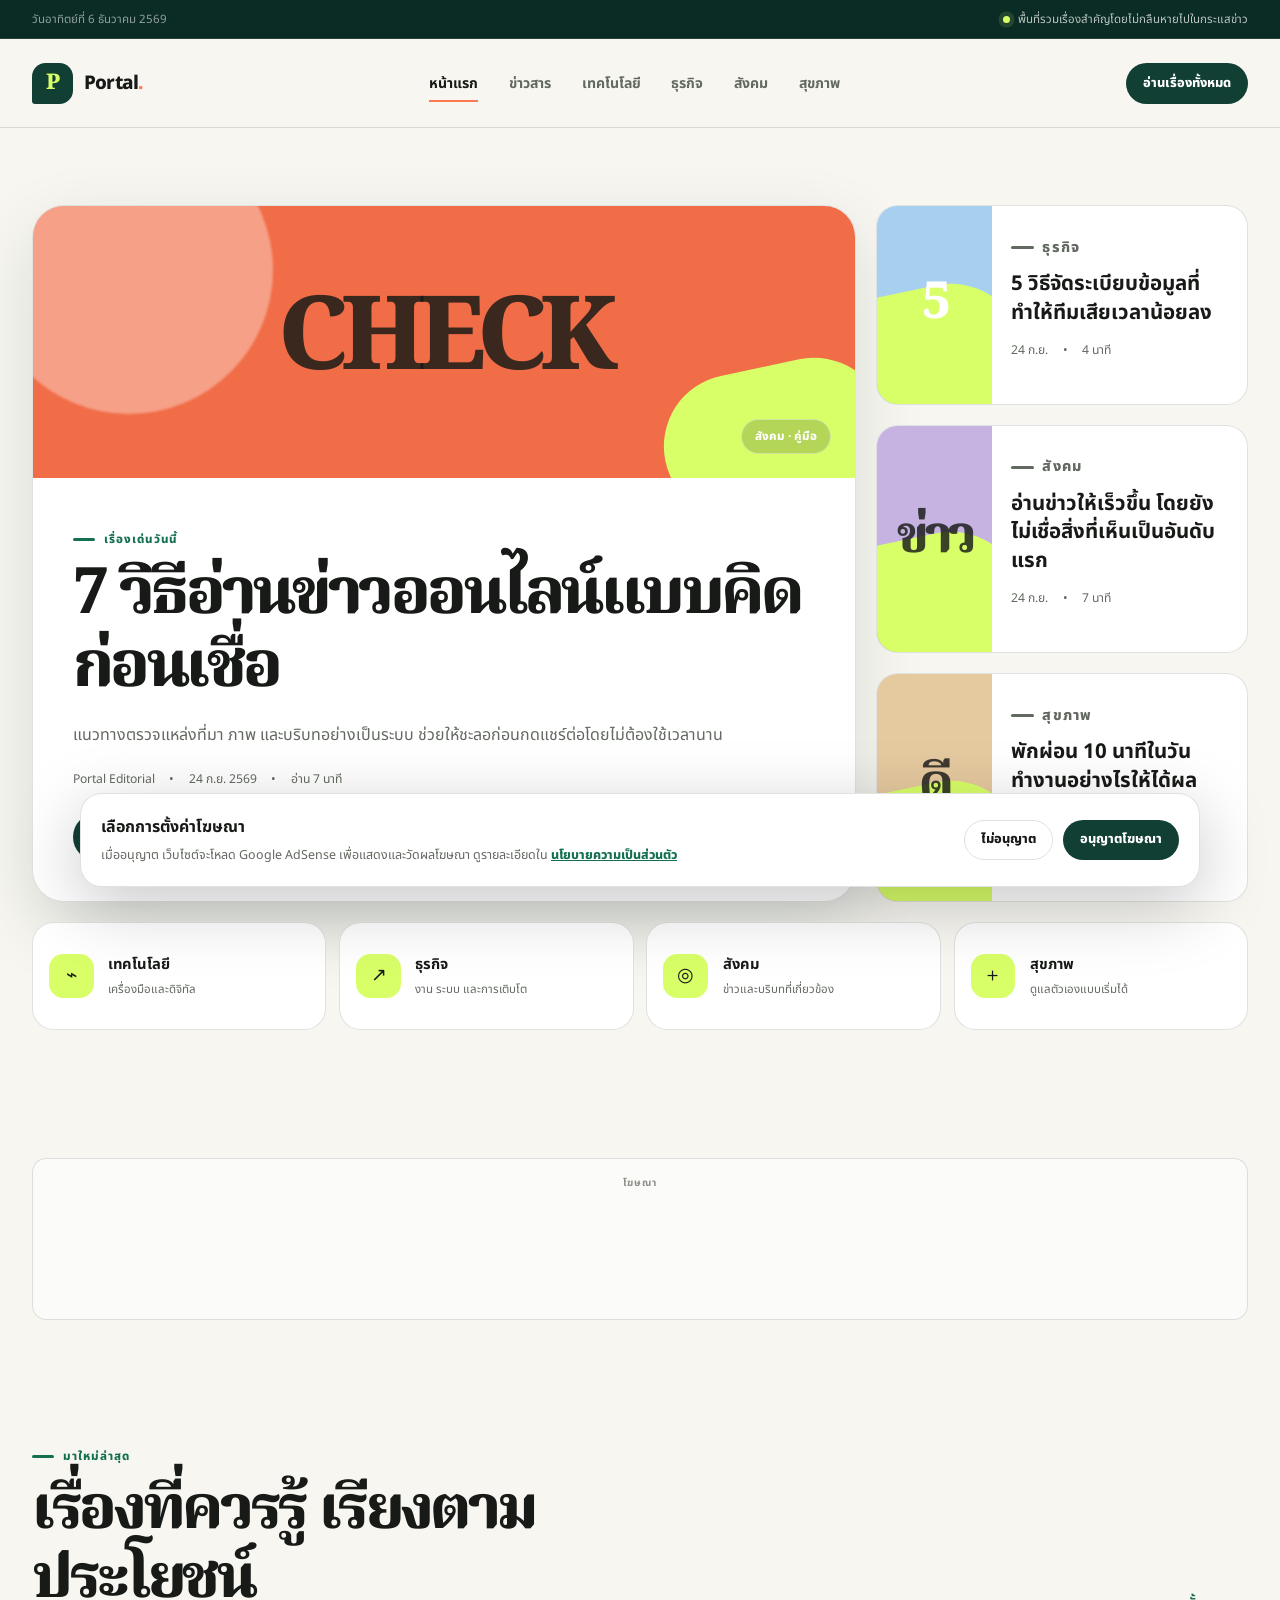
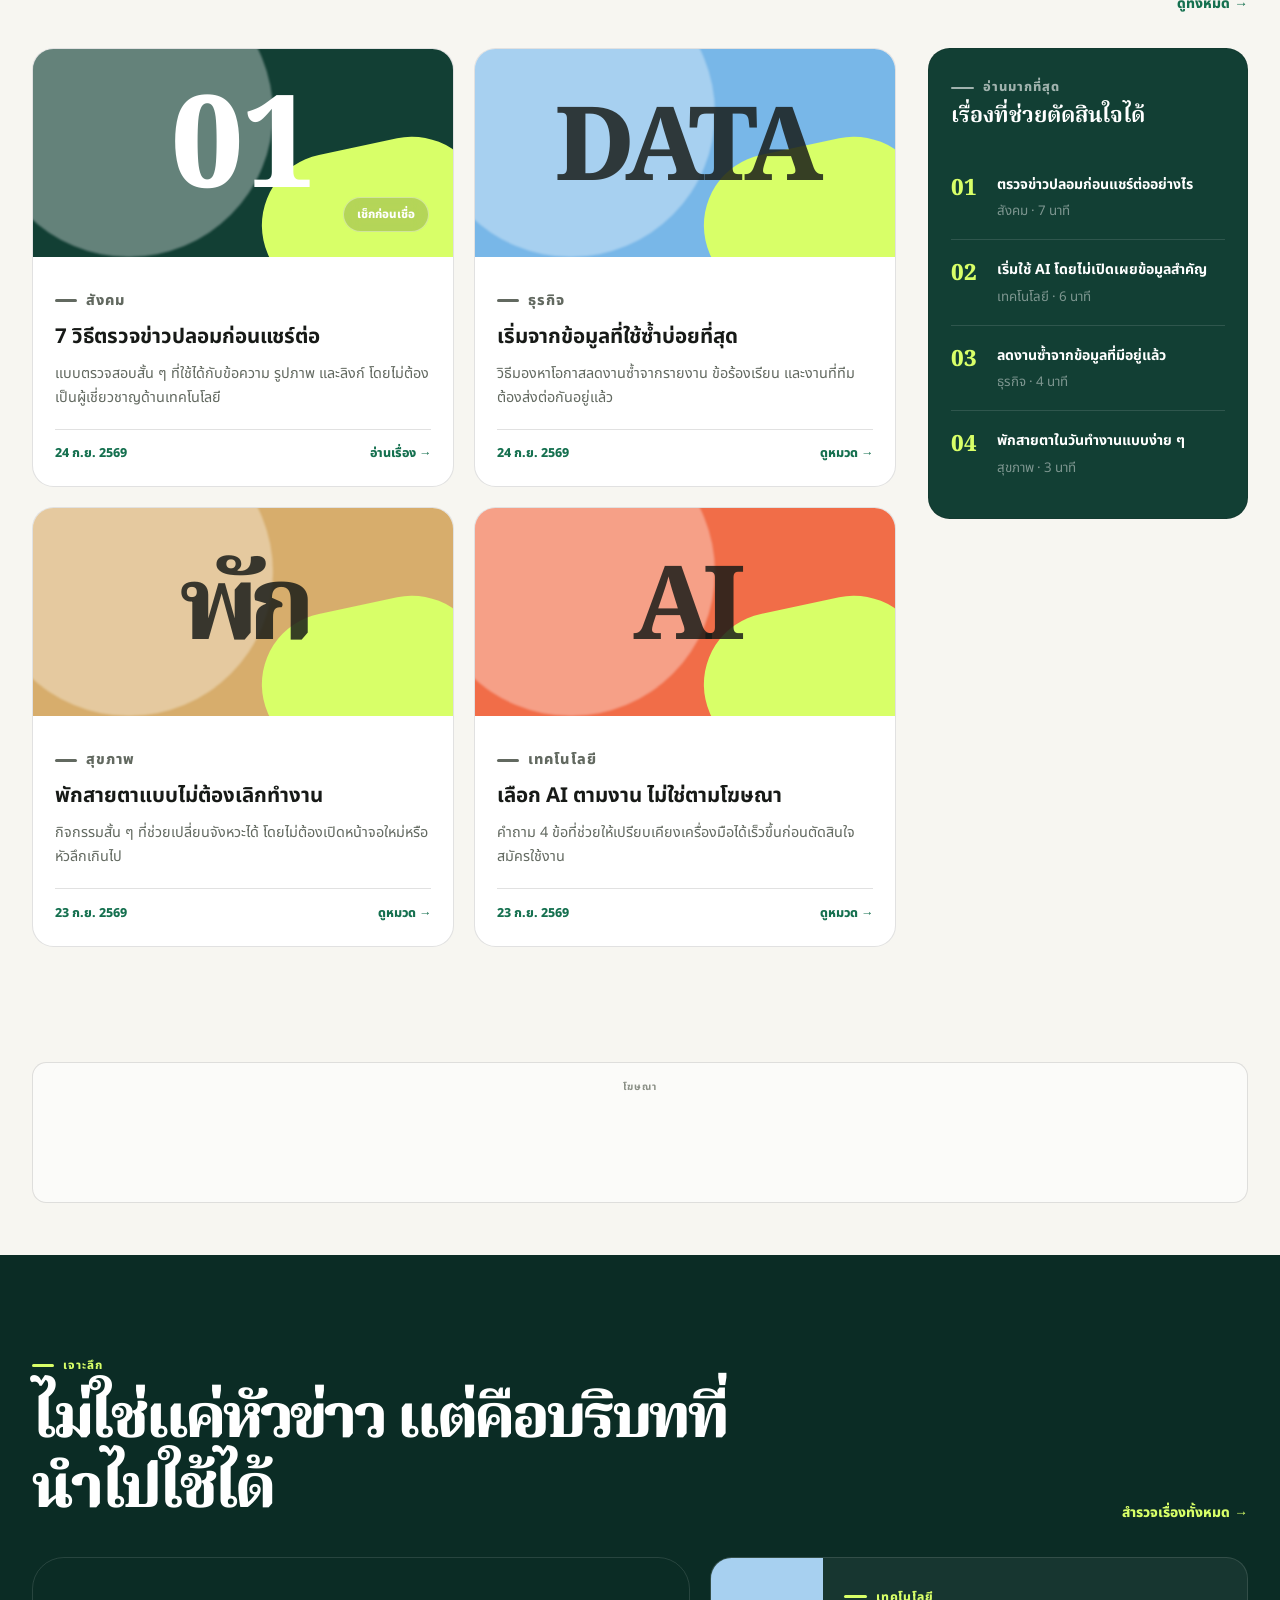
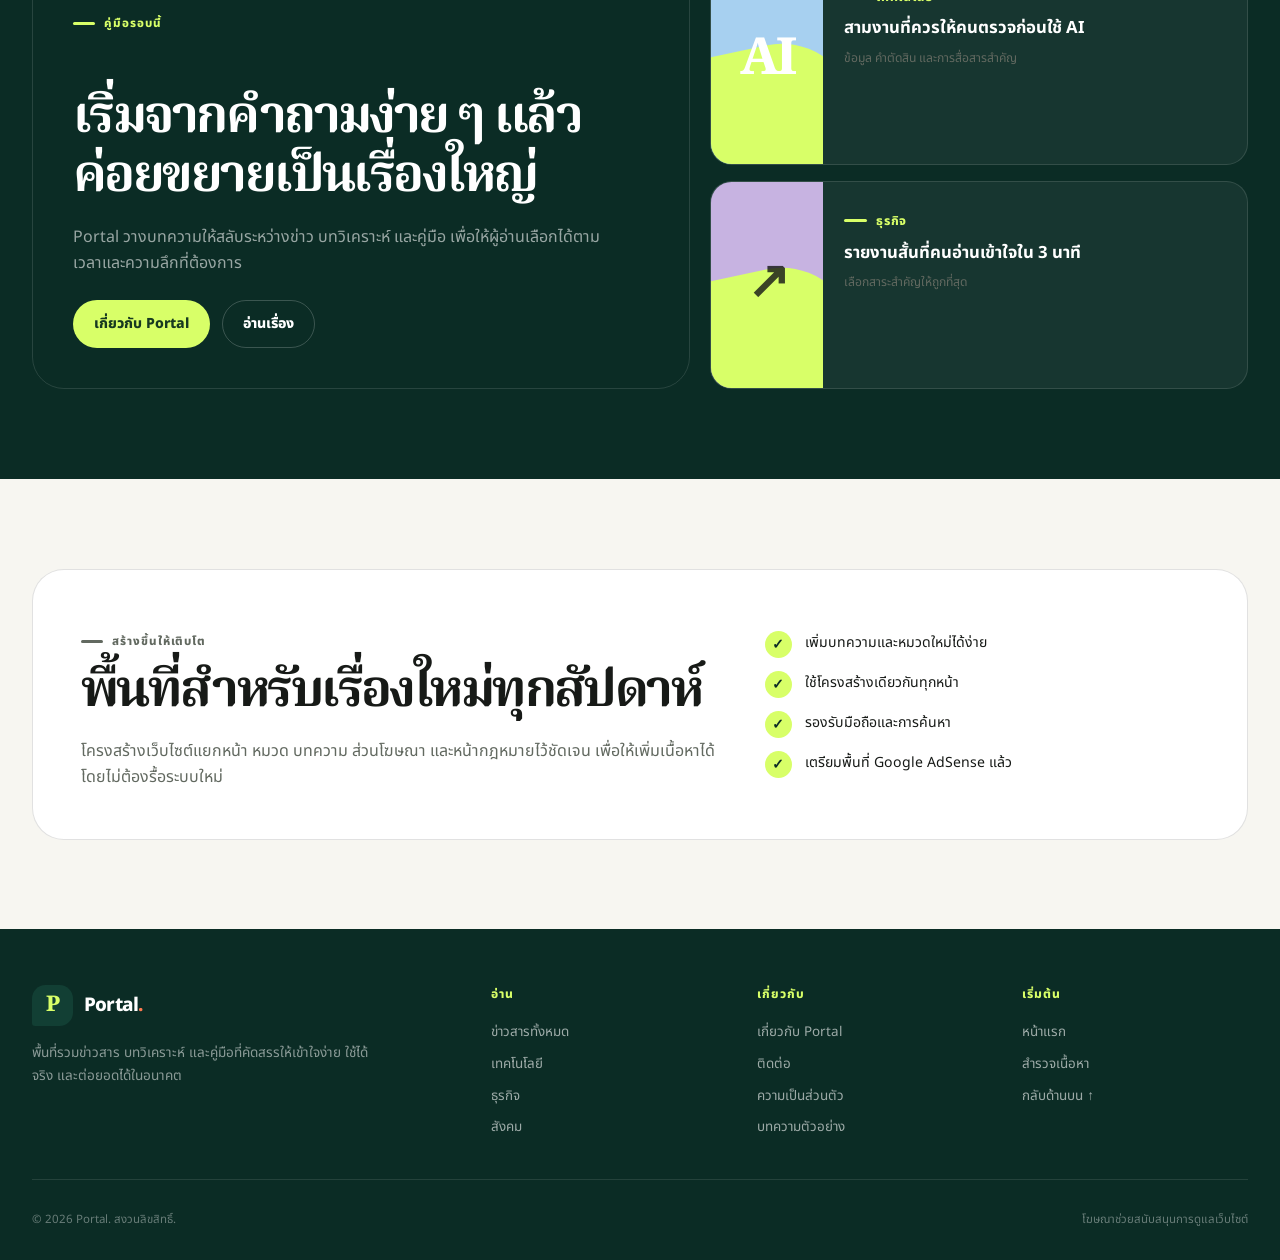
==== index.html @ bc7ebdf3 "dev" ====
<!doctype html>
<html lang="th">
  <head>
    <meta charset="UTF-8" />
    <meta name="viewport" content="width=device-width, initial-scale=1.0" />
    <meta name="theme-color" content="#123f34" />
    <meta name="description" content="Portal รวมข่าวสาร บทวิเคราะห์ และคู่มือที่คัดสรรเพื่อให้อ่านเร็ว เข้าใจง่าย และนำไปใช้ได้จริง" />
    <meta name="robots" content="index,follow" />
    <link rel="canonical" href="https://brief.fintechxhub.com/" />
    <meta property="og:url" content="https://brief.fintechxhub.com/" />
    <meta property="og:locale" content="th_TH" />
    <meta property="og:type" content="website" />
    <meta property="og:title" content="Portal — ข่าวสารและเรื่องราวที่คัดสรร" />
    <meta property="og:description" content="พื้นที่รวมเนื้อหาดีๆ ในหลายหมวด พร้อมโครงสร้างที่เพิ่มเรื่องใหม่ได้ในอนาคต" />
    <meta name="author" content="Portal Editorial" />
    <script type="application/ld+json">
      {
        "@context": "https://schema.org",
        "@graph": [
          {
            "@type": "WebSite",
            "name": "Portal",
            "inLanguage": "th-TH",
            "description": "ข่าวสาร บทวิเคราะห์ และคู่มือที่คัดสรร"
          },
          {
            "@type": "Organization",
            "name": "Portal Editorial"
          }
        ]
      }
    </script>
    <title>Portal — ข่าวสารและเรื่องราวที่คัดสรร</title>
    <link rel="preconnect" href="https://fonts.googleapis.com" />
    <link rel="preconnect" href="https://fonts.gstatic.com" crossorigin />
    <link href="https://fonts.googleapis.com/css2?family=Noto+Sans+Thai:wght@400;500;600;700;800&amp;family=Noto+Serif+Thai:wght@600;700;800&amp;display=swap" rel="stylesheet" />
    <link rel="stylesheet" href="assets/css/site.css" />
    <script src="assets/js/site.js" defer></script>
  </head>
  <body>
    <a class="skip-link" href="#main-content">ข้ามไปยังเนื้อหา</a>
    <div class="topline">
      <div class="container topline-inner">
        <span class="topline-date" data-current-date></span>
        <span class="topline-message"><span class="live-dot" aria-hidden="true"></span>พื้นที่รวมเรื่องสำคัญโดยไม่กลืนหายไปในกระแสข่าว</span>
      </div>
    </div>
    <header class="site-header">
      <div class="container header-main">
        <a class="brand" href="index.html" aria-label="Portal หน้าแรก">
          <span class="brand-mark" aria-hidden="true">P</span>
          <span>Portal<span class="brand-dot">.</span></span>
        </a>
        <nav class="main-nav" aria-label="เมนูหลัก">
          <a href="index.html" aria-current="page">หน้าแรก</a>
          <a href="news.html">ข่าวสาร</a>
          <a href="news.html?category=เทคโนโลยี">เทคโนโลยี</a>
          <a href="news.html?category=ธุรกิจ">ธุรกิจ</a>
          <a href="news.html?category=สังคม">สังคม</a>
          <a href="news.html?category=สุขภาพ">สุขภาพ</a>
        </nav>
        <div class="header-actions">
          <a class="button button-small" href="news.html">อ่านเรื่องทั้งหมด</a>
          <button class="menu-button" type="button" data-menu-button aria-expanded="false" aria-controls="mobile-navigation" aria-label="เปิดเมนู">
            <svg aria-hidden="true" viewBox="0 0 24 24" width="20" height="20" fill="none" stroke="currentColor" stroke-width="2"><path d="M4 7h16M4 12h16M4 17h16" /></svg>
          </button>
        </div>
      </div>
      <nav class="mobile-nav" id="mobile-navigation" data-mobile-nav aria-label="เมนูบนมือถือ">
        <a href="index.html">หน้าแรก <span>01</span></a>
        <a href="news.html">ข่าวสาร <span>02</span></a>
        <a href="news.html?category=เทคโนโลยี">เทคโนโลยี <span>03</span></a>
        <a href="news.html?category=ธุรกิจ">ธุรกิจ <span>04</span></a>
        <a href="news.html?category=สังคม">สังคม <span>05</span></a>
        <a href="news.html?category=สุขภาพ">สุขภาพ <span>06</span></a>
      </nav>
    </header>

    <main id="main-content">
      <section class="hero">
        <div class="container">
          <div class="hero-grid">
            <article class="hero-primary">
              <a class="story-visual visual-coral visual-pattern" href="article.html" aria-label="อ่านคู่มือตรวจข่าวออนไลน์">
                <span class="visual-word">CHECK</span>
                <span class="visual-label">สังคม · คู่มือ</span>
              </a>
              <div class="story-content">
                <p class="eyebrow">เรื่องเด่นวันนี้</p>
                <h1><a href="article.html">7 วิธีอ่านข่าวออนไลน์แบบคิดก่อนเชื่อ</a></h1>
                <p class="story-summary">แนวทางตรวจแหล่งที่มา ภาพ และบริบทอย่างเป็นระบบ ช่วยให้ชะลอก่อนกดแชร์ต่อโดยไม่ต้องใช้เวลานาน</p>
                <div class="story-meta"><span>Portal Editorial</span><span>•</span><time datetime="2026-09-24">24 ก.ย. 2569</time><span>•</span><span>อ่าน 7 นาที</span></div>
                <div class="story-actions">
                  <a class="button" href="article.html">อ่านเรื่องนี้ <span aria-hidden="true">→</span></a>
                  <a class="button button-outline" href="news.html?category=สังคม">ดูหมวดสังคม</a>
                </div>
              </div>
            </article>

            <aside class="side-stories" aria-label="เรื่องเด่นเพิ่มเติม">
              <article class="side-story">
                <a class="card-visual visual-sky visual-pattern" href="news.html?category=ธุรกิจ" aria-label="ข้อมูลธุรกิจล่าสุด"><span class="visual-symbol visual-symbol-light">5</span></a>
                <div class="card-body">
                  <p class="eyebrow">ธุรกิจ</p>
                  <h3><a href="news.html?category=ธุรกิจ">5 วิธีจัดระเบียบข้อมูลที่ทำให้ทีมเสียเวลาน้อยลง</a></h3>
                  <div class="card-meta"><time datetime="2026-09-24">24 ก.ย.</time><span>•</span><span>4 นาที</span></div>
                </div>
              </article>
              <article class="side-story">
                <a class="card-visual visual-lilac visual-pattern" href="article.html" aria-label="อ่านข่าวสารอย่างรู้เท่าทัน"><span class="visual-symbol">ข่าว</span></a>
                <div class="card-body">
                  <p class="eyebrow">สังคม</p>
                  <h3><a href="article.html">อ่านข่าวให้เร็วขึ้น โดยยังไม่เชื่อสิ่งที่เห็นเป็นอันดับแรก</a></h3>
                  <div class="card-meta"><time datetime="2026-09-24">24 ก.ย.</time><span>•</span><span>7 นาที</span></div>
                </div>
              </article>
              <article class="side-story">
                <a class="card-visual visual-sand visual-pattern" href="news.html?category=สุขภาพ" aria-label="คู่มือสุขภาพล่าสุด"><span class="visual-symbol">ดี</span></a>
                <div class="card-body">
                  <p class="eyebrow">สุขภาพ</p>
                  <h3><a href="news.html?category=สุขภาพ">พักผ่อน 10 นาทีในวันทำงานอย่างไรให้ได้ผลจริง</a></h3>
                  <div class="card-meta"><time datetime="2026-09-23">23 ก.ย.</time><span>•</span><span>3 นาที</span></div>
                </div>
              </article>
            </aside>
          </div>

          <nav class="topic-strip" aria-label="หมวดเนื้อหาแนะนำ">
            <a class="topic-card" href="news.html?category=เทคโนโลยี"><span class="topic-icon" aria-hidden="true">⌁</span><span><strong>เทคโนโลยี</strong><small>เครื่องมือและดิจิทัล</small></span></a>
            <a class="topic-card" href="news.html?category=ธุรกิจ"><span class="topic-icon" aria-hidden="true">↗</span><span><strong>ธุรกิจ</strong><small>งาน ระบบ และการเติบโต</small></span></a>
            <a class="topic-card" href="news.html?category=สังคม"><span class="topic-icon" aria-hidden="true">◎</span><span><strong>สังคม</strong><small>ข่าวและบริบทที่เกี่ยวข้อง</small></span></a>
            <a class="topic-card" href="news.html?category=สุขภาพ"><span class="topic-icon" aria-hidden="true">＋</span><span><strong>สุขภาพ</strong><small>ดูแลตัวเองแบบเริ่มได้</small></span></a>
          </nav>
        </div>
      </section>

      <aside class="container advertisement" aria-label="โฆษณา">
        <p class="ad-label">โฆษณา</p>
        <div class="ad-desktop ad-wide"><ins class="adsbygoogle" style="display:inline-block;width:1200px;height:90px" data-ad-client="ca-pub-3203802670121740" data-ad-slot="6303144309"></ins></div>
        <div class="ad-mobile"><ins class="adsbygoogle" style="display:block" data-ad-format="fluid" data-ad-layout-key="-ef+6k-30-ac+ty" data-ad-client="ca-pub-3203802670121740" data-ad-slot="7740847159"></ins></div>
      </aside>

      <section class="section section-compact">
        <div class="container">
          <div class="section-head">
            <div class="section-head-copy">
              <p class="eyebrow">มาใหม่ล่าสุด</p>
              <h2 class="section-title">เรื่องที่ควรรู้ เรียงตามประโยชน์</h2>
            </div>
            <a class="section-link" href="news.html">ดูทั้งหมด →</a>
          </div>
          <div class="latest-layout">
            <div class="story-grid">
              <article class="story-card">
                <a class="card-visual visual-brand visual-pattern" href="article.html"><span class="visual-number">01</span><span class="visual-label">เช็กก่อนเชื่อ</span></a>
                <div class="card-body">
                  <p class="eyebrow">สังคม</p>
                  <h3><a href="article.html">7 วิธีตรวจข่าวปลอมก่อนแชร์ต่อ</a></h3>
                  <p>แบบตรวจสอบสั้น ๆ ที่ใช้ได้กับข้อความ รูปภาพ และลิงก์ โดยไม่ต้องเป็นผู้เชี่ยวชาญด้านเทคโนโลยี</p>
                  <div class="card-footer"><span>24 ก.ย. 2569</span><a href="article.html">อ่านเรื่อง →</a></div>
                </div>
              </article>
              <article class="story-card">
                <a class="card-visual visual-sky visual-pattern" href="news.html?category=ธุรกิจ"><span class="visual-word">DATA</span></a>
                <div class="card-body">
                  <p class="eyebrow">ธุรกิจ</p>
                  <h3><a href="news.html?category=ธุรกิจ">เริ่มจากข้อมูลที่ใช้ซ้ำบ่อยที่สุด</a></h3>
                  <p>วิธีมองหาโอกาสลดงานซ้ำจากรายงาน ข้อร้องเรียน และงานที่ทีมต้องส่งต่อกันอยู่แล้ว</p>
                  <div class="card-footer"><span>24 ก.ย. 2569</span><a href="news.html?category=ธุรกิจ">ดูหมวด →</a></div>
                </div>
              </article>
              <article class="story-card">
                <a class="card-visual visual-sand visual-pattern" href="news.html?category=สุขภาพ"><span class="visual-word">พัก</span></a>
                <div class="card-body">
                  <p class="eyebrow">สุขภาพ</p>
                  <h3><a href="news.html?category=สุขภาพ">พักสายตาแบบไม่ต้องเลิกทำงาน</a></h3>
                  <p>กิจกรรมสั้น ๆ ที่ช่วยเปลี่ยนจังหวะได้ โดยไม่ต้องเปิดหน้าจอใหม่หรือหัวลึกเกินไป</p>
                  <div class="card-footer"><span>23 ก.ย. 2569</span><a href="news.html?category=สุขภาพ">ดูหมวด →</a></div>
                </div>
              </article>
              <article class="story-card">
                <a class="card-visual visual-coral visual-pattern" href="news.html?category=เทคโนโลยี"><span class="visual-word">AI</span></a>
                <div class="card-body">
                  <p class="eyebrow">เทคโนโลยี</p>
                  <h3><a href="news.html?category=เทคโนโลยี">เลือก AI ตามงาน ไม่ใช่ตามโฆษณา</a></h3>
                  <p>คำถาม 4 ข้อที่ช่วยให้เปรียบเคียงเครื่องมือได้เร็วขึ้นก่อนตัดสินใจสมัครใช้งาน</p>
                  <div class="card-footer"><span>23 ก.ย. 2569</span><a href="news.html?category=เทคโนโลยี">ดูหมวด →</a></div>
                </div>
              </article>
            </div>

            <aside class="sidebar">
              <div class="sidebar-panel">
                <p class="eyebrow">อ่านมากที่สุด</p>
                <h2>เรื่องที่ช่วยตัดสินใจได้</h2>
                <ol class="ranking-list">
                  <li><a href="article.html"><span class="ranking-number">01</span><span><strong>ตรวจข่าวปลอมก่อนแชร์ต่ออย่างไร</strong><small>สังคม · 7 นาที</small></span></a></li>
                  <li><a href="news.html?category=เทคโนโลยี"><span class="ranking-number">02</span><span><strong>เริ่มใช้ AI โดยไม่เปิดเผยข้อมูลสำคัญ</strong><small>เทคโนโลยี · 6 นาที</small></span></a></li>
                  <li><a href="news.html?category=ธุรกิจ"><span class="ranking-number">03</span><span><strong>ลดงานซ้ำจากข้อมูลที่มีอยู่แล้ว</strong><small>ธุรกิจ · 4 นาที</small></span></a></li>
                  <li><a href="news.html?category=สุขภาพ"><span class="ranking-number">04</span><span><strong>พักสายตาในวันทำงานแบบง่าย ๆ</strong><small>สุขภาพ · 3 นาที</small></span></a></li>
                </ol>
              </div>
            </aside>
          </div>
        </div>
      </section>

      <aside class="container advertisement" aria-label="โฆษณา">
        <p class="ad-label">โฆษณา</p>
        <div class="ad-standard"><ins class="adsbygoogle" style="display:inline-block;width:600px;height:70px" data-ad-client="ca-pub-3203802670121740" data-ad-slot="4348689913"></ins></div>
      </aside>

      <section class="section section-dark">
        <div class="container">
          <div class="section-head">
            <div class="section-head-copy">
              <p class="eyebrow">เจาะลึก</p>
              <h2 class="section-title">ไม่ใช่แค่หัวข่าว แต่คือบริบทที่นำไปใช้ได้</h2>
            </div>
            <a class="section-link" href="news.html">สำรวจเรื่องทั้งหมด →</a>
          </div>
          <div class="dark-grid">
            <article class="dark-card">
              <p class="eyebrow">คู่มือรอบนี้</p>
              <h3>เริ่มจากคำถามง่าย ๆ แล้วค่อยขยายเป็นเรื่องใหญ่</h3>
              <p>Portal วางบทความให้สลับระหว่างข่าว บทวิเคราะห์ และคู่มือ เพื่อให้ผู้อ่านเลือกได้ตามเวลาและความลึกที่ต้องการ</p>
              <div class="story-actions"><a class="button button-light" href="about.html">เกี่ยวกับ Portal</a><a class="button button-outline" href="news.html" style="color:white;border-color:rgba(255,255,255,.2)">อ่านเรื่อง</a></div>
            </article>
            <div class="dark-card-secondary">
              <article class="mini-story">
                <a class="card-visual visual-sky visual-pattern" href="news.html?category=เทคโนโลยี"><span class="visual-symbol visual-symbol-light">AI</span></a>
                <div class="card-body"><p class="eyebrow">เทคโนโลยี</p><h4><a href="news.html?category=เทคโนโลยี">สามงานที่ควรให้คนตรวจก่อนใช้ AI</a></h4><p>ข้อมูล คำตัดสิน และการสื่อสารสำคัญ</p></div>
              </article>
              <article class="mini-story">
                <a class="card-visual visual-lilac visual-pattern" href="news.html?category=ธุรกิจ"><span class="visual-symbol">↗</span></a>
                <div class="card-body"><p class="eyebrow">ธุรกิจ</p><h4><a href="news.html?category=ธุรกิจ">รายงานสั้นที่คนอ่านเข้าใจใน 3 นาที</a></h4><p>เลือกสาระสำคัญให้ถูกที่สุด</p></div>
              </article>
            </div>
          </div>
        </div>
      </section>

      <section class="section">
        <div class="container">
          <div class="portal-panel">
            <div>
              <p class="eyebrow">สร้างขึ้นให้เติบโต</p>
              <h2>พื้นที่สำหรับเรื่องใหม่ทุกสัปดาห์</h2>
              <p>โครงสร้างเว็บไซต์แยกหน้า หมวด บทความ ส่วนโฆษณา และหน้ากฎหมายไว้ชัดเจน เพื่อให้เพิ่มเนื้อหาได้โดยไม่ต้องรื้อระบบใหม่</p>
            </div>
            <div class="portal-points">
              <div class="portal-point">เพิ่มบทความและหมวดใหม่ได้ง่าย</div>
              <div class="portal-point">ใช้โครงสร้างเดียวกันทุกหน้า</div>
              <div class="portal-point">รองรับมือถือและการค้นหา</div>
              <div class="portal-point">เตรียมพื้นที่ Google AdSense แล้ว</div>
            </div>
          </div>
        </div>
      </section>
    </main>

    <footer class="site-footer">
      <div class="container">
        <div class="footer-grid">
          <div class="footer-brand">
            <a class="brand" href="index.html"><span class="brand-mark" aria-hidden="true">P</span><span>Portal<span class="brand-dot">.</span></span></a>
            <p>พื้นที่รวมข่าวสาร บทวิเคราะห์ และคู่มือที่คัดสรรให้เข้าใจง่าย ใช้ได้จริง และต่อยอดได้ในอนาคต</p>
          </div>
          <div><p class="footer-title">อ่าน</p><div class="footer-links"><a href="news.html">ข่าวสารทั้งหมด</a><a href="news.html?category=เทคโนโลยี">เทคโนโลยี</a><a href="news.html?category=ธุรกิจ">ธุรกิจ</a><a href="news.html?category=สังคม">สังคม</a></div></div>
          <div><p class="footer-title">เกี่ยวกับ</p><div class="footer-links"><a href="about.html">เกี่ยวกับ Portal</a><a href="contact.html">ติดต่อ</a><a href="privacy.html">ความเป็นส่วนตัว</a><a href="article.html">บทความตัวอย่าง</a></div></div>
          <div><p class="footer-title">เริ่มต้น</p><div class="footer-links"><a href="index.html">หน้าแรก</a><a href="news.html">สำรวจเนื้อหา</a><a href="#main-content">กลับด้านบน ↑</a></div></div>
        </div>
        <div class="footer-bottom"><p>© <span data-current-year>2026</span> Portal. สงวนลิขสิทธิ์.</p><p>โฆษณาช่วยสนับสนุนการดูแลเว็บไซต์</p></div>
      </div>
    </footer>

    <div class="consent" data-consent-banner hidden role="dialog" aria-labelledby="portal-consent-title" aria-describedby="portal-consent-description">
      <div class="consent-inner">
        <div><h2 id="portal-consent-title">เลือกการตั้งค่าโฆษณา</h2><p id="portal-consent-description">เมื่ออนุญาต เว็บไซต์จะโหลด Google AdSense เพื่อแสดงและวัดผลโฆษณา ดูรายละเอียดใน <a href="privacy.html">นโยบายความเป็นส่วนตัว</a></p></div>
        <div class="consent-actions"><button class="button button-outline button-small" type="button" data-consent="declined">ไม่อนุญาต</button><button class="button button-small" type="button" data-consent="granted">อนุญาตโฆษณา</button></div>
      </div>
    </div>
    <button class="consent-settings" type="button" data-consent-settings hidden>ตั้งค่าโฆษณา</button>
  </body>
</html>
---- assets/css/site.css ----
@charset "UTF-8";

:root {
  --canvas: #f7f6f1;
  --surface: #ffffff;
  --surface-soft: #eeeee7;
  --ink: #171a17;
  --muted: #626960;
  --line: rgba(23, 26, 23, 0.13);
  --brand: #123f34;
  --brand-deep: #0b2c25;
  --accent: #d8ff68;
  --accent-ink: #173a20;
  --coral: #ff7a50;
  --sky: #a9d9ff;
  --lilac: #d8c2ff;
  --sand: #f0d9ad;
  --success: #15704f;
  --danger: #9b2f2f;
  --radius-sm: 0.9rem;
  --radius-md: 1.35rem;
  --radius-lg: 2rem;
  --shadow: 0 24px 70px rgba(11, 44, 37, 0.12);
  --font-sans: "Noto Sans Thai", "Tahoma", sans-serif;
  --font-serif: "Noto Serif Thai", Georgia, serif;
}

* {
  box-sizing: border-box;
}

html {
  scroll-behavior: smooth;
}

body {
  margin: 0;
  min-width: 320px;
  background: var(--canvas);
  color: var(--ink);
  font-family: var(--font-sans);
  line-height: 1.65;
  text-rendering: optimizeLegibility;
}

body.menu-open {
  overflow: hidden;
}

img,
svg {
  display: block;
  max-width: 100%;
}

a {
  color: inherit;
  text-decoration: none;
}

button,
input,
select {
  font: inherit;
}

button,
a {
  -webkit-tap-highlight-color: transparent;
}

button {
  color: inherit;
}

::selection {
  background: var(--accent);
  color: var(--brand-deep);
}

:focus-visible {
  outline: 3px solid var(--coral);
  outline-offset: 3px;
}

[hidden] {
  display: none !important;
}

.container {
  width: min(100% - 2rem, 76rem);
  margin-inline: auto;
}

.skip-link {
  position: fixed;
  z-index: 1000;
  top: 0.75rem;
  left: 0.75rem;
  transform: translateY(-180%);
  border-radius: 999px;
  background: var(--accent);
  color: var(--brand-deep);
  padding: 0.75rem 1rem;
  font-weight: 800;
  transition: transform 160ms ease;
}

.skip-link:focus {
  transform: translateY(0);
}

.sr-only {
  position: absolute;
  width: 1px;
  height: 1px;
  margin: -1px;
  overflow: hidden;
  clip: rect(0, 0, 0, 0);
  white-space: nowrap;
  border: 0;
}

.topline {
  border-bottom: 1px solid rgba(255, 255, 255, 0.1);
  background: var(--brand-deep);
  color: rgba(255, 255, 255, 0.72);
  font-size: 0.72rem;
}

.topline-inner {
  display: flex;
  min-height: 2.4rem;
  align-items: center;
  justify-content: space-between;
  gap: 1rem;
}

.topline-date {
  color: rgba(255, 255, 255, 0.55);
}

.topline-message {
  display: flex;
  align-items: center;
  gap: 0.5rem;
}

.live-dot {
  width: 0.45rem;
  height: 0.45rem;
  flex: 0 0 auto;
  border-radius: 50%;
  background: var(--accent);
  box-shadow: 0 0 0 0.28rem rgba(216, 255, 104, 0.12);
}

.site-header {
  position: sticky;
  z-index: 50;
  top: 0;
  border-bottom: 1px solid var(--line);
  background: rgba(247, 246, 241, 0.94);
  backdrop-filter: blur(18px);
}

.header-main {
  display: grid;
  min-height: 5.5rem;
  grid-template-columns: auto 1fr auto;
  align-items: center;
  gap: 2rem;
}

.brand {
  display: inline-flex;
  align-items: center;
  gap: 0.7rem;
  font-size: 1.18rem;
  font-weight: 800;
  letter-spacing: -0.04em;
}

.brand-mark {
  display: grid;
  width: 2.55rem;
  height: 2.55rem;
  place-items: center;
  border-radius: 0.85rem 0.85rem 0.85rem 0.2rem;
  background: var(--brand);
  color: var(--accent);
  font-family: var(--font-serif);
  font-size: 1.35rem;
  line-height: 1;
}

.brand-dot {
  color: var(--coral);
}

.main-nav {
  display: flex;
  align-items: center;
  justify-content: center;
  gap: clamp(1rem, 2.4vw, 2rem);
}

.main-nav a {
  position: relative;
  color: var(--muted);
  font-size: 0.88rem;
  font-weight: 700;
  transition: color 160ms ease;
}

.main-nav a::after {
  position: absolute;
  right: 0;
  bottom: -0.45rem;
  left: 0;
  height: 2px;
  transform: scaleX(0);
  background: var(--coral);
  content: "";
  transition: transform 160ms ease;
}

.main-nav a:hover,
.main-nav a[aria-current="page"] {
  color: var(--ink);
}

.main-nav a:hover::after,
.main-nav a[aria-current="page"]::after {
  transform: scaleX(1);
}

.header-actions {
  display: flex;
  align-items: center;
  gap: 0.65rem;
}

.icon-button,
.menu-button {
  display: grid;
  width: 2.8rem;
  height: 2.8rem;
  cursor: pointer;
  place-items: center;
  border: 1px solid var(--line);
  border-radius: 50%;
  background: var(--surface);
  transition: border-color 160ms ease, transform 160ms ease;
}

.icon-button:hover,
.menu-button:hover {
  transform: translateY(-2px);
  border-color: rgba(23, 26, 23, 0.35);
}

.menu-button {
  display: none;
}

.mobile-nav {
  display: none;
}

.button {
  display: inline-flex;
  min-height: 3rem;
  align-items: center;
  justify-content: center;
  gap: 0.55rem;
  border: 1px solid transparent;
  border-radius: 999px;
  cursor: pointer;
  padding: 0.7rem 1.25rem;
  background: var(--brand);
  color: white;
  font-size: 0.88rem;
  font-weight: 800;
  line-height: 1.2;
  transition: transform 160ms ease, background 160ms ease;
}

.button:hover {
  transform: translateY(-2px);
  background: var(--brand-deep);
}

.button-light {
  background: var(--accent);
  color: var(--accent-ink);
}

.button-light:hover {
  background: white;
}

.button-outline {
  border-color: var(--line);
  background: transparent;
  color: var(--ink);
}

.button-outline:hover {
  background: var(--surface);
}

.button-small {
  min-height: 2.55rem;
  padding: 0.55rem 1rem;
  font-size: 0.8rem;
}

.hero {
  padding-block: clamp(2.5rem, 6vw, 5.5rem);
}

.hero-grid {
  display: grid;
  grid-template-columns: minmax(0, 1.55fr) minmax(18rem, 0.7fr);
  gap: 1.25rem;
}

.hero-primary,
.side-story,
.story-card,
.topic-card,
.detail-visual,
.portal-panel {
  border: 1px solid var(--line);
  background: var(--surface);
}

.hero-primary {
  display: grid;
  min-height: 35rem;
  overflow: hidden;
  border-radius: var(--radius-lg);
  box-shadow: var(--shadow);
  grid-template-rows: minmax(17rem, 1fr) auto;
}

.story-visual,
.detail-visual,
.card-visual {
  position: relative;
  isolation: isolate;
  overflow: hidden;
  background: var(--brand);
}

.story-visual::before,
.detail-visual::before,
.card-visual::before {
  position: absolute;
  z-index: -2;
  width: 18rem;
  height: 18rem;
  border-radius: 50%;
  background: rgba(255, 255, 255, 0.35);
  content: "";
  filter: blur(1px);
  inset: -5rem auto auto -3rem;
}

.story-visual::after,
.detail-visual::after,
.card-visual::after {
  position: absolute;
  z-index: -1;
  width: 14rem;
  height: 9rem;
  transform: rotate(-12deg);
  border-radius: 999px;
  background: var(--accent);
  content: "";
  inset: auto -2rem -2rem auto;
}

.visual-coral {
  background: #f16d48;
}

.visual-sky {
  background: #78b7e8;
}

.visual-brand {
  background: var(--brand);
}

.visual-lilac {
  background: #a98ad2;
}

.visual-sand {
  background: #d7ad6c;
}

.visual-pattern {
  display: grid;
  place-items: center;
}

.visual-word {
  position: relative;
  z-index: 2;
  color: rgba(23, 26, 23, 0.84);
  font-family: var(--font-serif);
  font-size: clamp(2.4rem, 8vw, 6.8rem);
  font-weight: 800;
  letter-spacing: -0.08em;
  line-height: 0.9;
}

.visual-number {
  position: relative;
  z-index: 2;
  color: white;
  font-family: var(--font-serif);
  font-size: clamp(4rem, 12vw, 8rem);
  font-weight: 800;
  line-height: 1;
}

.visual-label {
  position: absolute;
  z-index: 2;
  right: 1.5rem;
  bottom: 1.5rem;
  border: 1px solid rgba(255, 255, 255, 0.4);
  border-radius: 999px;
  padding: 0.45rem 0.8rem;
  background: rgba(17, 22, 18, 0.18);
  color: white;
  font-size: 0.72rem;
  font-weight: 800;
  backdrop-filter: blur(8px);
}

.story-content {
  padding: clamp(1.5rem, 4vw, 2.5rem);
}

.eyebrow {
  display: flex;
  align-items: center;
  gap: 0.55rem;
  color: var(--success);
  font-size: 0.72rem;
  font-weight: 800;
  letter-spacing: 0.08em;
  text-transform: uppercase;
}

.eyebrow::before {
  width: 1.4rem;
  height: 0.18rem;
  border-radius: 999px;
  background: currentColor;
  content: "";
}

.story-content h1,
.story-content h2,
.section-title,
.page-title,
.detail-title {
  margin: 0.7rem 0 0;
  font-family: var(--font-serif);
  font-weight: 800;
  letter-spacing: -0.055em;
  line-height: 1.14;
}

.story-content h1 {
  max-width: 50rem;
  font-size: clamp(2.15rem, 5vw, 4.2rem);
}

.story-content h2 {
  font-size: clamp(1.55rem, 3vw, 2.25rem);
}

.story-summary {
  max-width: 46rem;
  margin: 1rem 0 0;
  color: var(--muted);
  font-size: 1rem;
}

.story-meta,
.card-meta {
  display: flex;
  flex-wrap: wrap;
  align-items: center;
  gap: 0.5rem 0.9rem;
  color: var(--muted);
  font-size: 0.76rem;
}

.story-meta {
  margin-top: 1.25rem;
}

.story-actions {
  display: flex;
  flex-wrap: wrap;
  gap: 0.75rem;
  margin-top: 1.5rem;
}

.side-stories {
  display: grid;
  gap: 1.25rem;
}

.side-story {
  display: grid;
  overflow: hidden;
  border-radius: var(--radius-md);
  grid-template-columns: 7.2rem 1fr;
}

.side-story .card-visual {
  min-height: 100%;
}

.side-story .card-body {
  padding: 1.2rem;
}

.side-story h3 {
  margin: 0.55rem 0 0;
  font-size: 1.15rem;
  line-height: 1.35;
}

.side-story .card-meta {
  margin-top: 0.8rem;
}

.topic-strip {
  display: grid;
  gap: 0.8rem;
  margin-top: 1.25rem;
  grid-template-columns: repeat(4, 1fr);
}

.topic-card {
  display: flex;
  min-height: 6.8rem;
  align-items: center;
  gap: 0.9rem;
  border-radius: var(--radius-md);
  padding: 1rem;
  transition: transform 160ms ease, box-shadow 160ms ease;
}

.topic-card:hover {
  transform: translateY(-3px);
  box-shadow: 0 14px 35px rgba(11, 44, 37, 0.08);
}

.topic-icon {
  display: grid;
  width: 2.8rem;
  height: 2.8rem;
  flex: 0 0 auto;
  place-items: center;
  border-radius: 0.9rem;
  background: var(--accent);
  font-size: 1.2rem;
}

.topic-card strong {
  display: block;
  font-size: 0.92rem;
}

.topic-card small {
  display: block;
  margin-top: 0.15rem;
  color: var(--muted);
  font-size: 0.72rem;
}

.advertisement {
  margin-block: clamp(1.8rem, 4vw, 3.5rem);
  overflow: hidden;
  border: 1px solid var(--line);
  border-radius: var(--radius-sm);
  background: rgba(255, 255, 255, 0.55);
  padding: 1rem;
  text-align: center;
}

.ad-label {
  margin: 0 0 0.8rem;
  color: #8a8f86;
  font-size: 0.62rem;
  font-weight: 700;
  letter-spacing: 0.12em;
  text-transform: uppercase;
}

.ad-wide,
.ad-standard {
  overflow-x: auto;
}

.ad-wide ins,
.ad-standard ins {
  margin-inline: auto;
}

.ad-mobile {
  display: none;
}

.section {
  padding-block: clamp(3.5rem, 7vw, 6.5rem);
}

.section-compact {
  padding-block: clamp(2.5rem, 5vw, 4.5rem);
}

.section-rule {
  border-top: 1px solid var(--line);
}

.section-head {
  display: flex;
  align-items: end;
  justify-content: space-between;
  gap: 1.5rem;
  margin-bottom: 2rem;
}

.section-head-copy {
  max-width: 45rem;
}

.section-title,
.page-title,
.detail-title {
  font-size: clamp(2.15rem, 5vw, 3.8rem);
}

.section-link {
  flex: 0 0 auto;
  color: var(--success);
  font-size: 0.86rem;
  font-weight: 800;
}

.section-link:hover {
  text-decoration: underline;
  text-underline-offset: 0.3rem;
}

.latest-layout {
  display: grid;
  align-items: start;
  gap: 2rem;
  grid-template-columns: minmax(0, 1fr) 20rem;
}

.story-grid {
  display: grid;
  gap: 1.25rem;
  grid-template-columns: repeat(2, minmax(0, 1fr));
}

.story-card {
  overflow: hidden;
  border-radius: var(--radius-md);
  transition: transform 180ms ease, box-shadow 180ms ease;
}

.story-card:hover {
  transform: translateY(-4px);
  box-shadow: 0 18px 45px rgba(11, 44, 37, 0.1);
}

.card-visual {
  min-height: 13rem;
}

.card-visual-small {
  min-height: 9rem;
}

.visual-symbol {
  position: absolute;
  z-index: 2;
  top: 50%;
  left: 50%;
  transform: translate(-50%, -50%);
  color: rgba(23, 26, 23, 0.82);
  font-family: var(--font-serif);
  font-size: 3.2rem;
  font-weight: 800;
  letter-spacing: -0.08em;
  white-space: nowrap;
}

.visual-symbol-light {
  color: white;
}

.card-body {
  padding: 1.35rem;
}

.card-body h3 {
  margin: 0.65rem 0 0;
  font-size: 1.28rem;
  line-height: 1.4;
}

.card-body p {
  margin: 0.65rem 0 0;
  color: var(--muted);
  font-size: 0.9rem;
}

.card-footer {
  display: flex;
  align-items: center;
  justify-content: space-between;
  gap: 1rem;
  margin-top: 1.2rem;
  border-top: 1px solid var(--line);
  padding-top: 0.9rem;
  color: var(--success);
  font-size: 0.78rem;
  font-weight: 800;
}

.sidebar {
  position: sticky;
  top: 8rem;
}

.sidebar-panel {
  overflow: hidden;
  border: 1px solid var(--line);
  border-radius: var(--radius-md);
  background: var(--brand);
  color: white;
  padding: 1.4rem;
}

.sidebar-panel h2 {
  margin: 0;
  font-family: var(--font-serif);
  font-size: 1.35rem;
}

.sidebar-panel > p {
  margin: 0.4rem 0 0;
  color: rgba(255, 255, 255, 0.6);
  font-size: 0.8rem;
}

.ranking-list {
  margin: 1.3rem 0 0;
  padding: 0;
  list-style: none;
}

.ranking-list li + li {
  border-top: 1px solid rgba(255, 255, 255, 0.12);
}

.ranking-list a {
  display: grid;
  gap: 0.75rem;
  padding-block: 1rem;
  grid-template-columns: 2.1rem 1fr;
}

.ranking-number {
  color: var(--accent);
  font-family: var(--font-serif);
  font-size: 1.4rem;
  font-weight: 800;
}

.ranking-list strong {
  font-size: 0.88rem;
  line-height: 1.45;
}

.ranking-list small {
  display: block;
  margin-top: 0.25rem;
  color: rgba(255, 255, 255, 0.45);
}

.section-dark {
  background: var(--brand-deep);
  color: white;
}

.section-dark .section-title,
.section-dark .eyebrow {
  color: white;
}

.section-dark .eyebrow {
  color: var(--accent);
}

.section-dark .section-link {
  color: var(--accent);
}

.dark-grid {
  display: grid;
  gap: 1.25rem;
  grid-template-columns: 1.1fr 0.9fr;
}

.dark-card {
  position: relative;
  min-height: 24rem;
  overflow: hidden;
  border: 1px solid rgba(255, 255, 255, 0.12);
  border-radius: var(--radius-lg);
  padding: clamp(1.5rem, 4vw, 2.5rem);
}

.dark-card::after {
  position: absolute;
  z-index: -1;
  width: 17rem;
  height: 17rem;
  border-radius: 50%;
  background: var(--accent);
  content: "";
  inset: -6rem -5rem auto auto;
  opacity: 0.12;
}

.dark-card h3 {
  max-width: 32rem;
  margin: 3.5rem 0 0;
  font-family: var(--font-serif);
  font-size: clamp(2rem, 4vw, 3.6rem);
  letter-spacing: -0.05em;
  line-height: 1.16;
}

.dark-card p {
  max-width: 34rem;
  margin: 1rem 0 0;
  color: rgba(255, 255, 255, 0.58);
}

.dark-card-secondary {
  display: grid;
  gap: 1rem;
}

.mini-story {
  display: grid;
  min-height: 11.5rem;
  overflow: hidden;
  border: 1px solid rgba(255, 255, 255, 0.12);
  border-radius: var(--radius-md);
  background: rgba(255, 255, 255, 0.05);
  grid-template-columns: 7rem 1fr;
}

.mini-story .card-visual {
  min-height: 100%;
}

.mini-story h4 {
  margin: 0.6rem 0 0;
  font-size: 1.05rem;
  line-height: 1.45;
}

.mini-story p {
  margin: 0.45rem 0 0;
  font-size: 0.76rem;
}

.portal-panel {
  display: grid;
  align-items: center;
  gap: 2rem;
  border-radius: var(--radius-lg);
  padding: clamp(1.6rem, 4vw, 3rem);
  grid-template-columns: 1.2fr 0.8fr;
}

.portal-panel h2 {
  margin: 0.7rem 0 0;
  font-family: var(--font-serif);
  font-size: clamp(1.9rem, 4vw, 3.2rem);
  letter-spacing: -0.05em;
  line-height: 1.2;
}

.portal-panel p {
  margin: 0.9rem 0 0;
  color: var(--muted);
}

.portal-points {
  display: grid;
  gap: 0.8rem;
}

.portal-point {
  display: flex;
  gap: 0.8rem;
  font-size: 0.88rem;
}

.portal-point::before {
  display: grid;
  width: 1.7rem;
  height: 1.7rem;
  flex: 0 0 auto;
  place-items: center;
  border-radius: 50%;
  background: var(--accent);
  color: var(--brand-deep);
  content: "✓";
  font-weight: 800;
}

.page-hero {
  padding-block: clamp(3.5rem, 8vw, 7rem) 2.5rem;
}

.page-hero-inner {
  max-width: 58rem;
}

.page-lead {
  max-width: 48rem;
  margin: 1.25rem 0 0;
  color: var(--muted);
  font-size: clamp(1rem, 2vw, 1.2rem);
}

.filters {
  display: grid;
  gap: 1rem;
  border-block: 1px solid var(--line);
  padding-block: 1.25rem;
  grid-template-columns: minmax(14rem, 1fr) auto;
}

.search-field {
  position: relative;
}

.search-field svg {
  position: absolute;
  top: 50%;
  left: 1rem;
  width: 1.15rem;
  color: var(--muted);
  transform: translateY(-50%);
}

.search-field input {
  width: 100%;
  min-height: 3.25rem;
  border: 1px solid var(--line);
  border-radius: 999px;
  background: var(--surface);
  padding: 0.75rem 1rem 0.75rem 3rem;
  color: var(--ink);
  outline: 0;
}

.search-field input:focus {
  border-color: var(--success);
  box-shadow: 0 0 0 3px rgba(21, 112, 79, 0.1);
}

.filter-list {
  display: flex;
  flex-wrap: wrap;
  justify-content: flex-end;
  gap: 0.5rem;
}

.filter-button {
  min-height: 2.6rem;
  cursor: pointer;
  border: 1px solid var(--line);
  border-radius: 999px;
  background: transparent;
  padding: 0.5rem 0.9rem;
  font-size: 0.78rem;
  font-weight: 800;
}

.filter-button:hover,
.filter-button.is-active {
  border-color: var(--brand);
  background: var(--brand);
  color: white;
}

.news-toolbar {
  display: flex;
  align-items: center;
  justify-content: space-between;
  gap: 1rem;
  padding-block: 1.2rem;
}

.news-count {
  color: var(--muted);
  font-size: 0.8rem;
  font-weight: 700;
}

.news-grid {
  display: grid;
  gap: 1.25rem;
  grid-template-columns: repeat(3, minmax(0, 1fr));
}

.empty-state {
  border: 1px dashed rgba(23, 26, 23, 0.3);
  border-radius: var(--radius-md);
  padding: 4rem 1rem;
  text-align: center;
}

.empty-state strong {
  display: block;
  font-family: var(--font-serif);
  font-size: 1.4rem;
}

.empty-state p {
  margin: 0.4rem 0 0;
  color: var(--muted);
}

.detail-header {
  padding-block: clamp(3.5rem, 8vw, 6.5rem) 2rem;
}

.detail-header-inner {
  max-width: 63rem;
}

.detail-title {
  max-width: 60rem;
  font-size: clamp(2.5rem, 6vw, 5.4rem);
}

.detail-lead {
  max-width: 50rem;
  margin: 1.3rem 0 0;
  color: var(--muted);
  font-size: clamp(1.05rem, 2vw, 1.25rem);
}

.byline {
  display: flex;
  flex-wrap: wrap;
  align-items: center;
  gap: 0.6rem 1rem;
  margin-top: 1.5rem;
  border-top: 1px solid var(--line);
  padding-top: 1.2rem;
  color: var(--muted);
  font-size: 0.8rem;
}

.byline strong {
  color: var(--ink);
}

.detail-visual {
  min-height: clamp(20rem, 45vw, 34rem);
  border-radius: var(--radius-lg);
}

.detail-layout {
  display: grid;
  align-items: start;
  gap: 3rem;
  padding-block: clamp(2.5rem, 6vw, 5rem);
  grid-template-columns: minmax(0, 1fr) 17rem;
}

.article-prose {
  max-width: 48rem;
  font-size: 1.05rem;
  line-height: 2;
}

.article-prose p {
  margin: 1.2rem 0 0;
}

.article-prose h2 {
  margin: 2.8rem 0 0;
  font-family: var(--font-serif);
  font-size: clamp(1.7rem, 4vw, 2.5rem);
  letter-spacing: -0.04em;
  line-height: 1.25;
}

.article-prose h3 {
  margin: 2rem 0 0;
  font-size: 1.2rem;
}

.article-prose ul,
.article-prose ol {
  margin: 1.2rem 0 0;
  padding-left: 1.4rem;
}

.article-prose li + li {
  margin-top: 0.6rem;
}

.article-prose blockquote {
  margin: 2.2rem 0;
  border-left: 0.35rem solid var(--coral);
  background: var(--surface);
  padding: 1.4rem 1.5rem;
  font-family: var(--font-serif);
  font-size: 1.25rem;
  font-weight: 700;
}

.article-prose a {
  color: var(--success);
  font-weight: 800;
  text-decoration: underline;
  text-underline-offset: 0.2rem;
}

.inline-ad {
  margin-block: 2.5rem;
}

.article-aside {
  position: sticky;
  top: 8rem;
}

.aside-card {
  border-top: 4px solid var(--accent);
  border-radius: 0 0 var(--radius-md) var(--radius-md);
  background: var(--brand);
  color: white;
  padding: 1.4rem;
}

.aside-card h2 {
  margin: 0;
  font-family: var(--font-serif);
  font-size: 1.25rem;
}

.aside-card ul {
  margin: 1rem 0 0;
  padding: 0;
  list-style: none;
}

.aside-card li + li {
  margin-top: 0.8rem;
  border-top: 1px solid rgba(255, 255, 255, 0.12);
  padding-top: 0.8rem;
}

.aside-card a {
  font-size: 0.82rem;
  font-weight: 700;
  line-height: 1.5;
}

.copy-button {
  display: inline-flex;
  align-items: center;
  gap: 0.5rem;
  border: 0;
  cursor: pointer;
  background: transparent;
  color: var(--success);
  font-size: 0.8rem;
  font-weight: 800;
  padding: 0;
}

.prose-block {
  display: grid;
  gap: 1.5rem;
  padding-block: clamp(2.5rem, 5vw, 5rem);
}

.prose-block h2 {
  margin: 0;
  font-family: var(--font-serif);
  font-size: clamp(1.8rem, 4vw, 2.7rem);
  letter-spacing: -0.05em;
  line-height: 1.25;
}

.prose-block p {
  max-width: 48rem;
  margin: 0;
  color: var(--muted);
  line-height: 1.9;
}

.info-cards {
  display: grid;
  gap: 1rem;
  grid-template-columns: repeat(3, 1fr);
}

.info-card {
  border: 1px solid var(--line);
  border-radius: var(--radius-md);
  background: var(--surface);
  padding: 1.5rem;
}

.info-card span {
  color: var(--coral);
  font-family: var(--font-serif);
  font-size: 1.7rem;
  font-weight: 800;
}

.info-card h3 {
  margin: 1.5rem 0 0;
  font-size: 1.1rem;
}

.info-card p {
  margin: 0.6rem 0 0;
  color: var(--muted);
  font-size: 0.88rem;
}

.form-grid {
  display: grid;
  gap: 1rem;
  margin-top: 2rem;
}

.form-field {
  display: grid;
  gap: 0.4rem;
}

.form-field label {
  font-size: 0.8rem;
  font-weight: 800;
}

.form-field input,
.form-field textarea,
.form-field select {
  width: 100%;
  border: 1px solid var(--line);
  border-radius: var(--radius-sm);
  background: white;
  padding: 0.9rem 1rem;
  color: var(--ink);
  outline: 0;
}

.form-field textarea {
  min-height: 9rem;
  resize: vertical;
}

.form-field input:focus,
.form-field textarea:focus,
.form-field select:focus {
  border-color: var(--success);
  box-shadow: 0 0 0 3px rgba(21, 112, 79, 0.1);
}

.form-note {
  color: var(--muted);
  font-size: 0.78rem;
}

.contact-grid {
  display: grid;
  gap: 1.5rem;
  align-items: start;
  grid-template-columns: minmax(0, 1.1fr) minmax(18rem, 0.6fr);
}

.contact-card {
  border: 1px solid var(--line);
  border-radius: var(--radius-lg);
  background: var(--surface);
  padding: clamp(1.5rem, 4vw, 2.5rem);
}

.contact-aside {
  border-radius: var(--radius-lg);
  background: var(--brand);
  color: white;
  padding: clamp(1.5rem, 4vw, 2.5rem);
}

.contact-aside h2 {
  margin: 0;
  font-family: var(--font-serif);
  font-size: 1.6rem;
}

.contact-aside p {
  color: rgba(255, 255, 255, 0.6);
}

.contact-aside a {
  color: var(--accent);
  font-weight: 800;
}

.site-footer {
  background: var(--brand-deep);
  color: white;
  padding-block: 3.5rem 1.2rem;
}

.footer-grid {
  display: grid;
  gap: 2.5rem;
  padding-bottom: 2.5rem;
  grid-template-columns: 1.3fr repeat(3, 0.7fr);
}

.footer-brand p {
  max-width: 22rem;
  margin: 1rem 0 0;
  color: rgba(255, 255, 255, 0.52);
  font-size: 0.85rem;
}

.site-footer .brand {
  color: white;
}

.footer-title {
  margin: 0 0 1rem;
  color: var(--accent);
  font-size: 0.75rem;
  font-weight: 800;
  letter-spacing: 0.08em;
}

.footer-links {
  display: grid;
  gap: 0.6rem;
}

.footer-links a {
  color: rgba(255, 255, 255, 0.6);
  font-size: 0.84rem;
}

.footer-links a:hover {
  color: white;
}

.footer-bottom {
  display: flex;
  align-items: center;
  justify-content: space-between;
  gap: 1rem;
  border-top: 1px solid rgba(255, 255, 255, 0.1);
  padding-top: 1.2rem;
  color: rgba(255, 255, 255, 0.38);
  font-size: 0.72rem;
}

.consent {
  position: fixed;
  z-index: 100;
  right: 0.8rem;
  bottom: 0.8rem;
  left: 0.8rem;
  margin-inline: auto;
  max-width: 70rem;
  border: 1px solid var(--line);
  border-radius: var(--radius-md);
  background: white;
  box-shadow: 0 18px 70px rgba(0, 0, 0, 0.22);
  padding: 1.25rem;
}

.consent-inner {
  display: grid;
  align-items: center;
  gap: 1.5rem;
  grid-template-columns: 1fr auto;
}

.consent h2 {
  margin: 0;
  font-size: 1rem;
}

.consent p {
  margin: 0.35rem 0 0;
  color: var(--muted);
  font-size: 0.78rem;
}

.consent a {
  color: var(--success);
  font-weight: 800;
  text-decoration: underline;
}

.consent-actions {
  display: flex;
  gap: 0.6rem;
}

.consent-settings {
  position: fixed;
  z-index: 40;
  right: 1rem;
  bottom: 1rem;
  cursor: pointer;
  border: 0;
  border-radius: 999px;
  background: var(--brand);
  color: white;
  box-shadow: var(--shadow);
  padding: 0.75rem 1rem;
  font-size: 0.75rem;
  font-weight: 800;
}

@media (max-width: 62rem) {
  .header-main {
    grid-template-columns: 1fr auto;
  }

  .main-nav {
    display: none;
  }

  .menu-button {
    display: grid;
  }

  .mobile-nav {
    position: fixed;
    z-index: 45;
    top: 7.9rem;
    right: 0;
    bottom: 0;
    left: 0;
    overflow-y: auto;
    background: var(--canvas);
    padding: 1.5rem 1rem 2rem;
  }

  .mobile-nav.is-open {
    display: block;
  }

  .mobile-nav a {
    display: flex;
    align-items: center;
    justify-content: space-between;
    border-bottom: 1px solid var(--line);
    padding: 1rem 0.2rem;
    font-family: var(--font-serif);
    font-size: 1.35rem;
    font-weight: 800;
  }

  .hero-grid,
  .detail-layout {
    grid-template-columns: 1fr;
  }

  .side-stories {
    grid-template-columns: repeat(2, 1fr);
  }

  .topic-strip {
    grid-template-columns: repeat(2, 1fr);
  }

  .latest-layout {
    grid-template-columns: 1fr;
  }

  .sidebar,
  .article-aside {
    position: static;
  }

  .news-grid {
    grid-template-columns: repeat(2, minmax(0, 1fr));
  }

  .footer-grid {
    grid-template-columns: 1.2fr repeat(2, 0.8fr);
  }

  .footer-brand {
    grid-column: 1 / -1;
  }
}

@media (max-width: 46rem) {
  .container {
    width: min(100% - 1.25rem, 76rem);
  }

  .topline-date {
    display: none;
  }

  .topline-inner {
    justify-content: center;
  }

  .header-actions .button {
    display: none;
  }

  .mobile-nav {
    top: 7.85rem;
  }

  .hero-primary {
    min-height: 0;
  }

  .story-visual {
    min-height: 19rem;
  }

  .side-stories,
  .story-grid,
  .news-grid,
  .topic-strip,
  .dark-grid,
  .info-cards,
  .contact-grid,
  .portal-panel {
    grid-template-columns: 1fr;
  }

  .side-story {
    grid-template-columns: 7rem 1fr;
  }

  .section-head {
    align-items: start;
    flex-direction: column;
    gap: 0.8rem;
  }

  .ad-desktop {
    display: none;
  }

  .ad-mobile {
    display: block;
    overflow: hidden;
  }

  .dark-card {
    min-height: 20rem;
  }

  .mini-story {
    min-height: 9.5rem;
  }

  .filters {
    grid-template-columns: 1fr;
  }

  .filter-list {
    justify-content: flex-start;
  }

  .footer-grid {
    grid-template-columns: repeat(2, 1fr);
  }

  .footer-brand {
    grid-column: 1 / -1;
  }

  .footer-bottom {
    align-items: flex-start;
    flex-direction: column;
  }

  .consent {
    right: 0.5rem;
    bottom: 0.5rem;
    left: 0.5rem;
  }

  .consent-inner {
    grid-template-columns: 1fr;
  }

  .consent-actions {
    display: grid;
    grid-template-columns: repeat(2, 1fr);
  }
}

@media (prefers-reduced-motion: reduce) {
  *,
  *::before,
  *::after {
    scroll-behavior: auto !important;
    transition-duration: 0.01ms !important;
  }
}
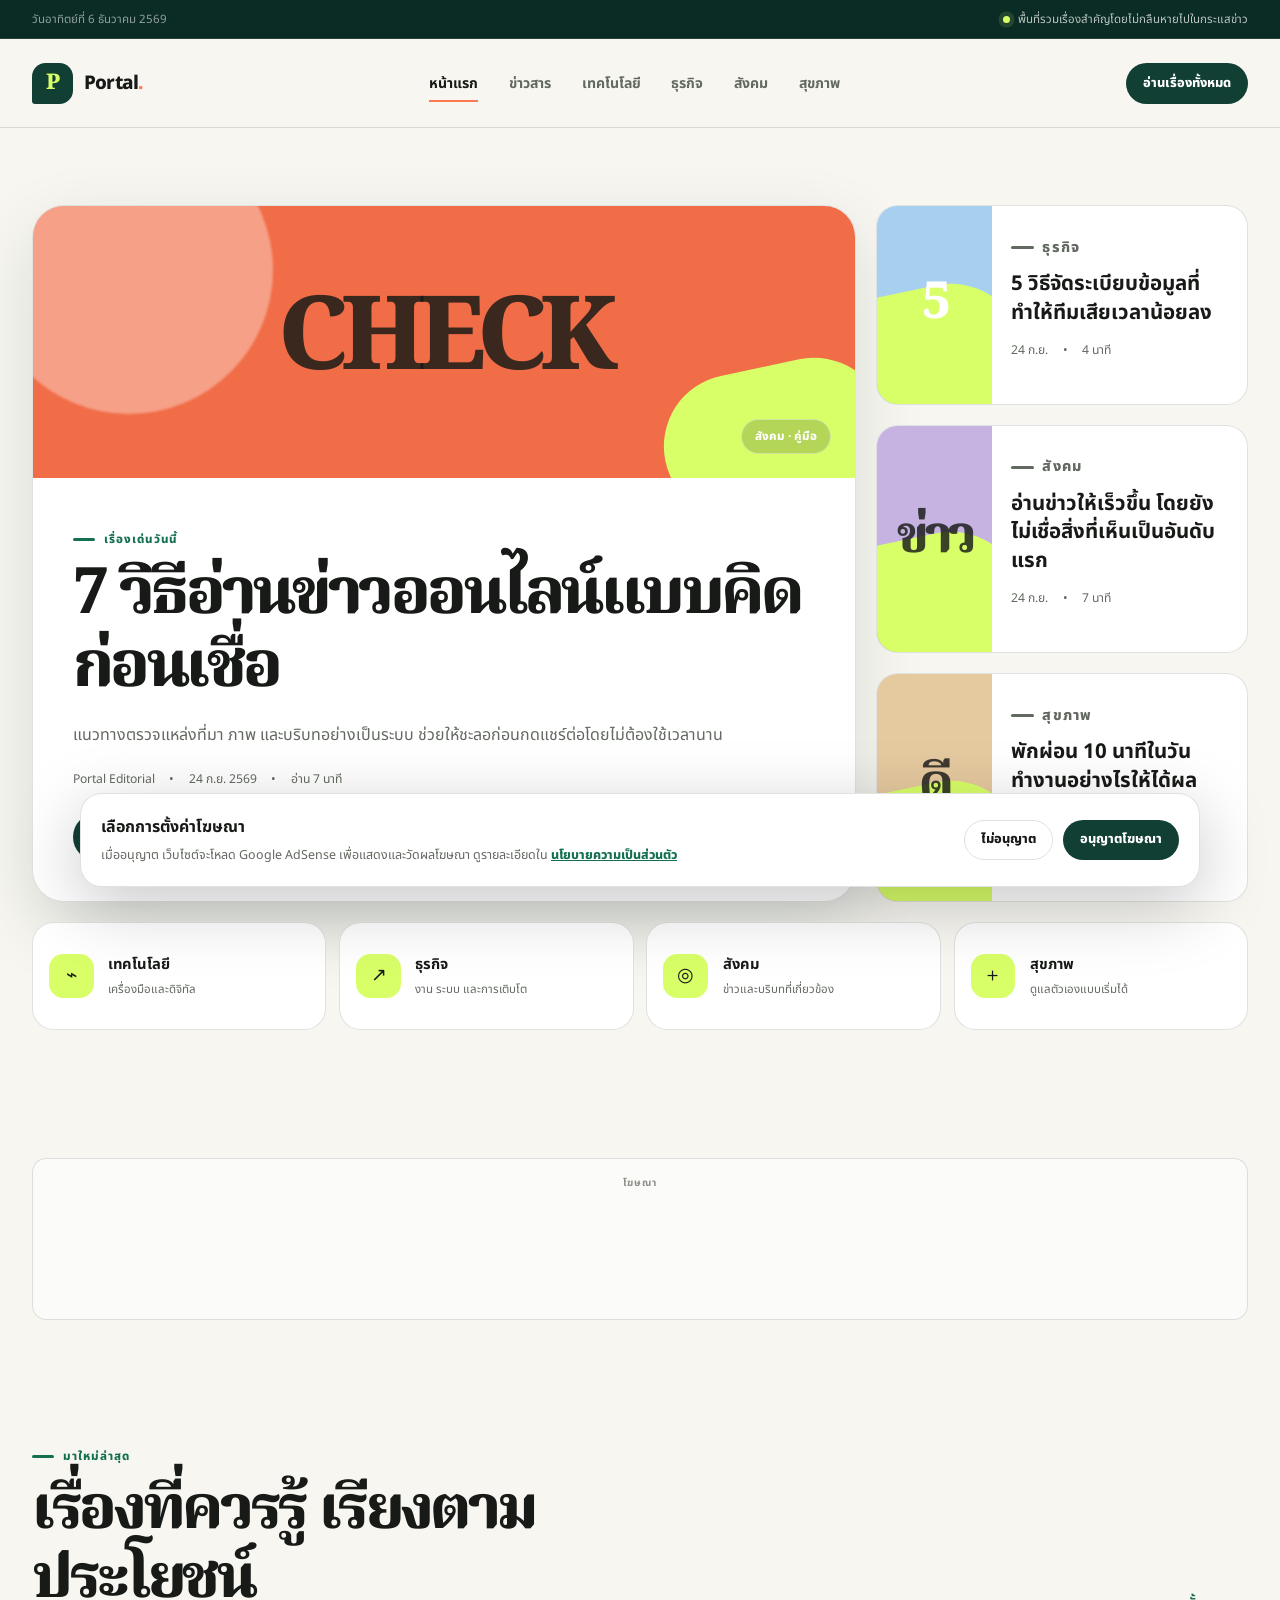
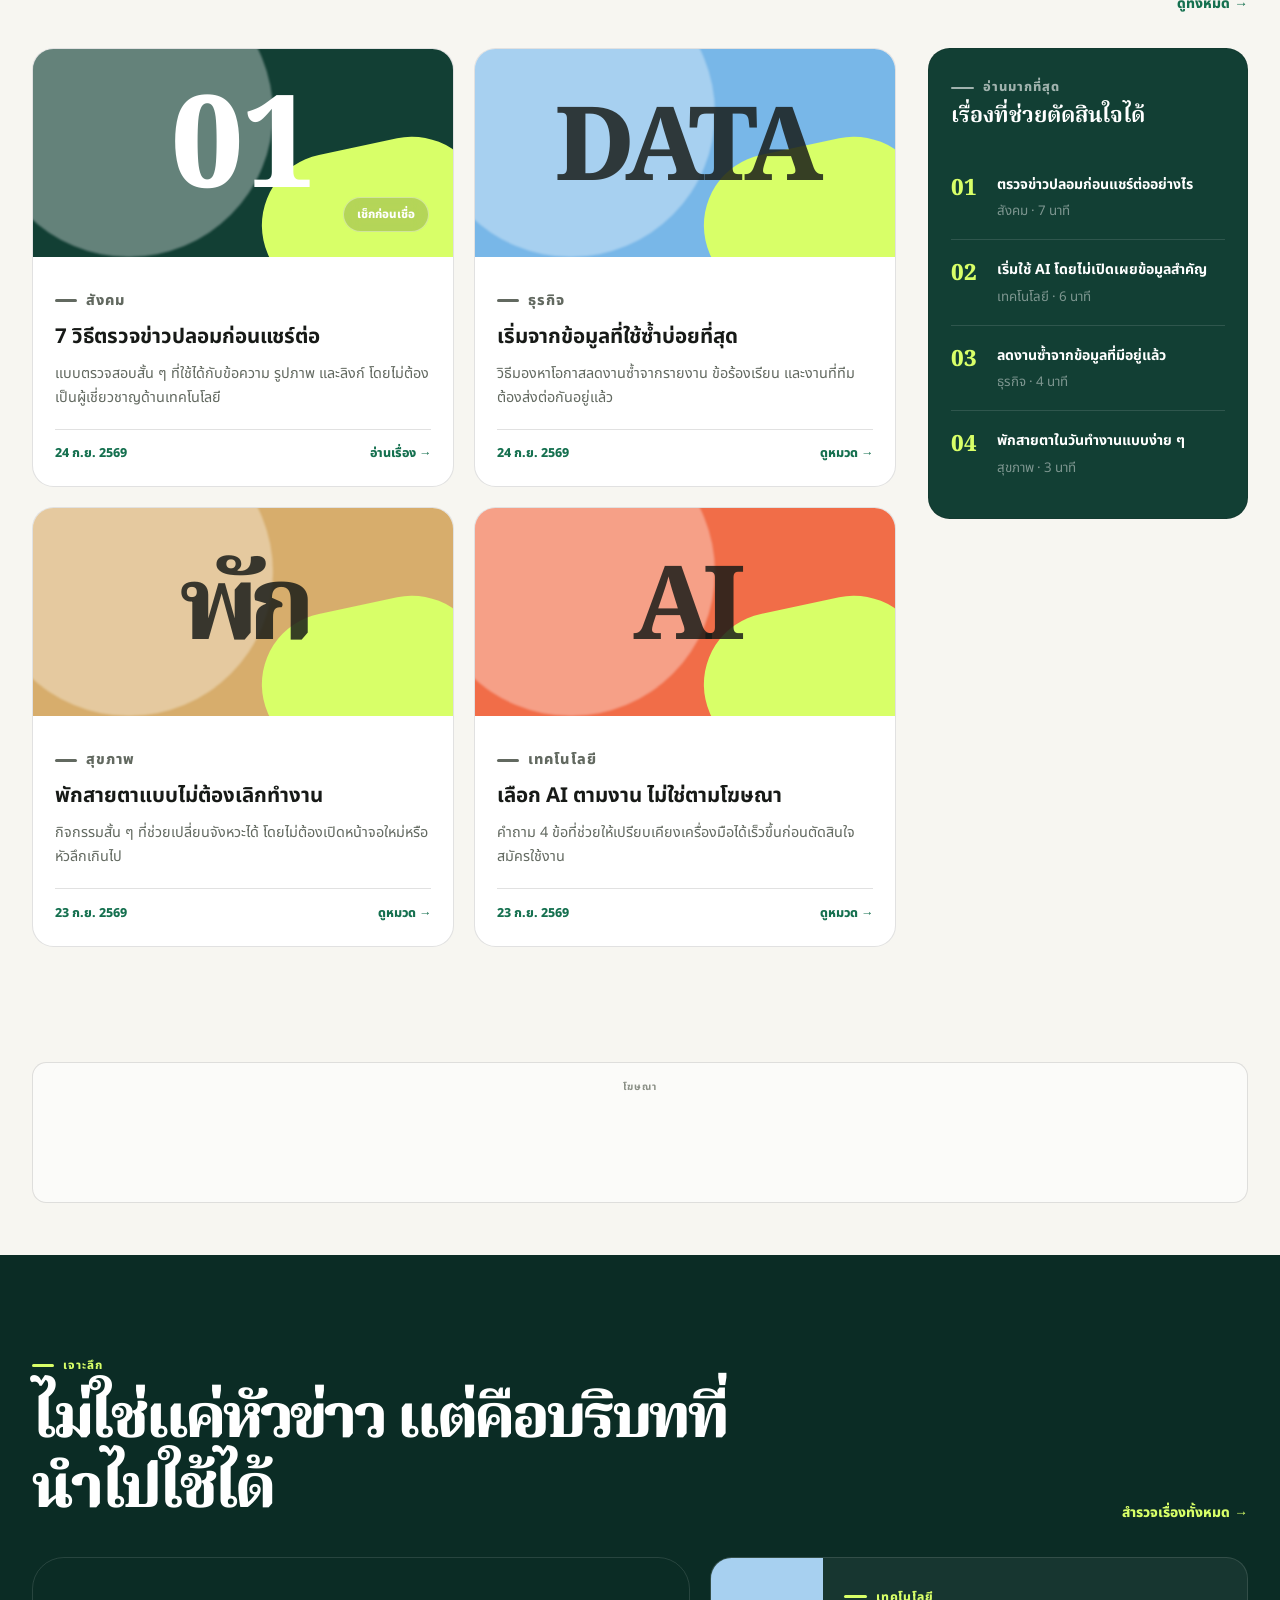
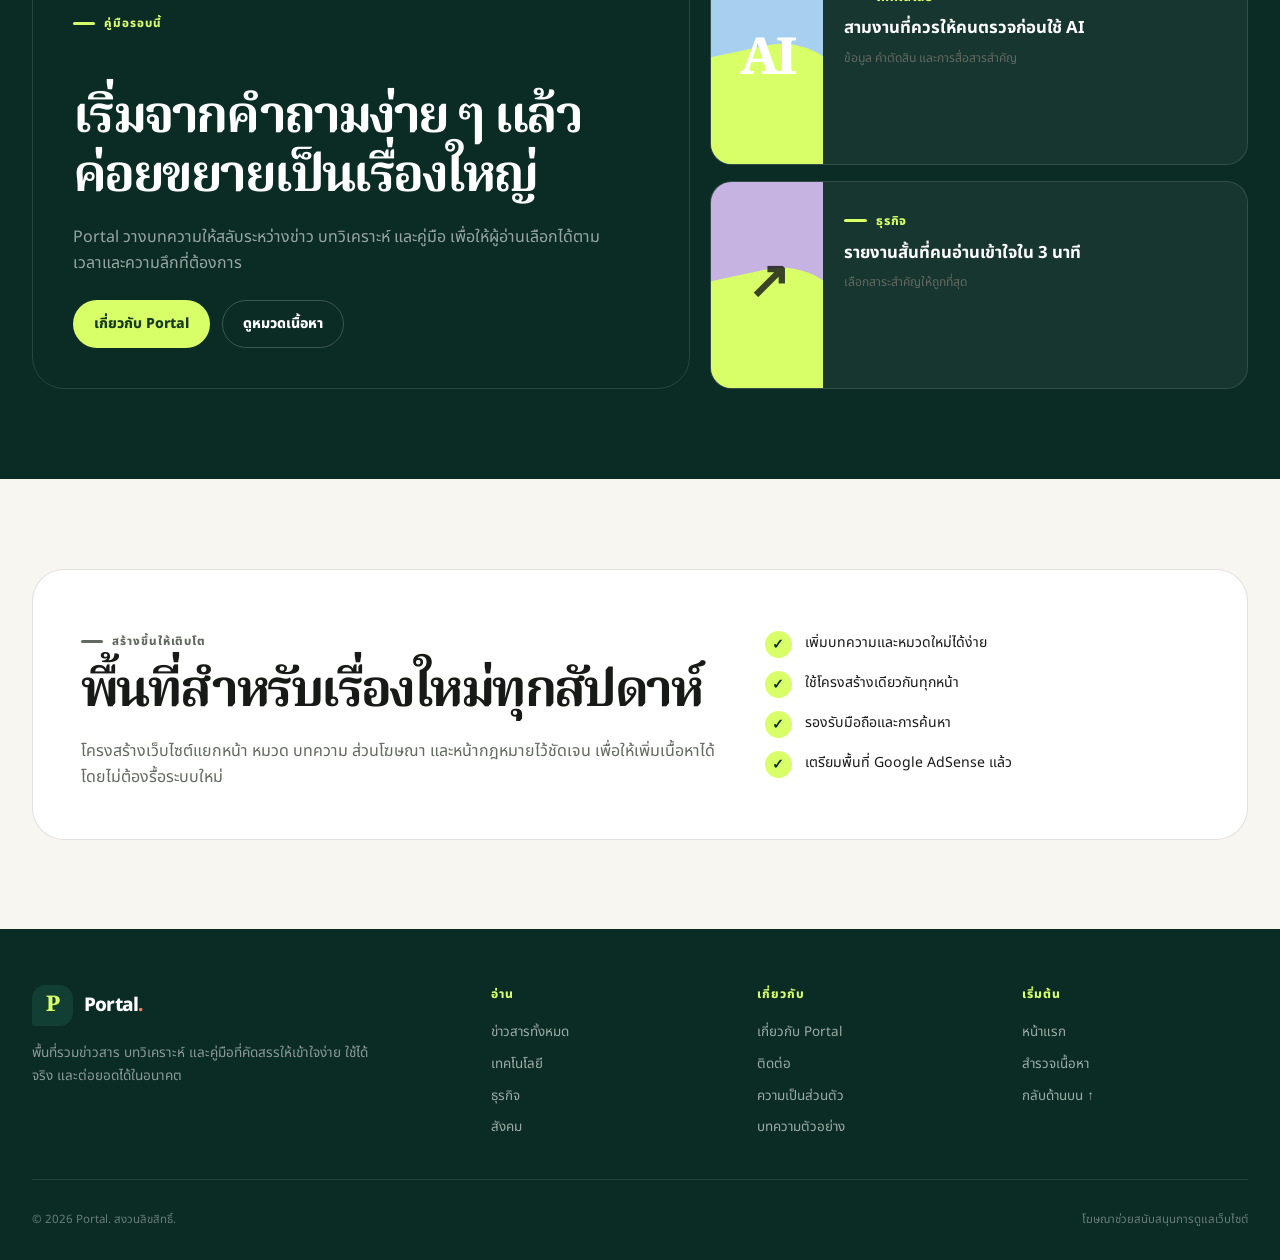
==== commit 70c3de5a: "dev" ====
--- a/index.html
+++ b/index.html
@@ -34,6 +34,9 @@
     <link rel="preconnect" href="https://fonts.googleapis.com" />
     <link rel="preconnect" href="https://fonts.gstatic.com" crossorigin />
     <link href="https://fonts.googleapis.com/css2?family=Noto+Sans+Thai:wght@400;500;600;700;800&amp;family=Noto+Serif+Thai:wght@600;700;800&amp;display=swap" rel="stylesheet" />
+    <link rel="alternate" type="application/rss+xml" title="Portal RSS" href="rss.xml" />
+    <link rel="icon" href="favicon.svg" type="image/svg+xml" />
+    <link rel="manifest" href="site.webmanifest" />
     <link rel="stylesheet" href="assets/css/site.css" />
     <script src="assets/js/site.js" defer></script>
   </head>
@@ -224,7 +227,7 @@
               <p class="eyebrow">คู่มือรอบนี้</p>
               <h3>เริ่มจากคำถามง่าย ๆ แล้วค่อยขยายเป็นเรื่องใหญ่</h3>
               <p>Portal วางบทความให้สลับระหว่างข่าว บทวิเคราะห์ และคู่มือ เพื่อให้ผู้อ่านเลือกได้ตามเวลาและความลึกที่ต้องการ</p>
-              <div class="story-actions"><a class="button button-light" href="about.html">เกี่ยวกับ Portal</a><a class="button button-outline" href="news.html" style="color:white;border-color:rgba(255,255,255,.2)">อ่านเรื่อง</a></div>
+              <div class="story-actions"><a class="button button-light" href="about.html">เกี่ยวกับ Portal</a><a class="button button-outline" href="category.html" style="color:white;border-color:rgba(255,255,255,.2)">ดูหมวดเนื้อหา</a></div>
             </article>
             <div class="dark-card-secondary">
               <article class="mini-story">
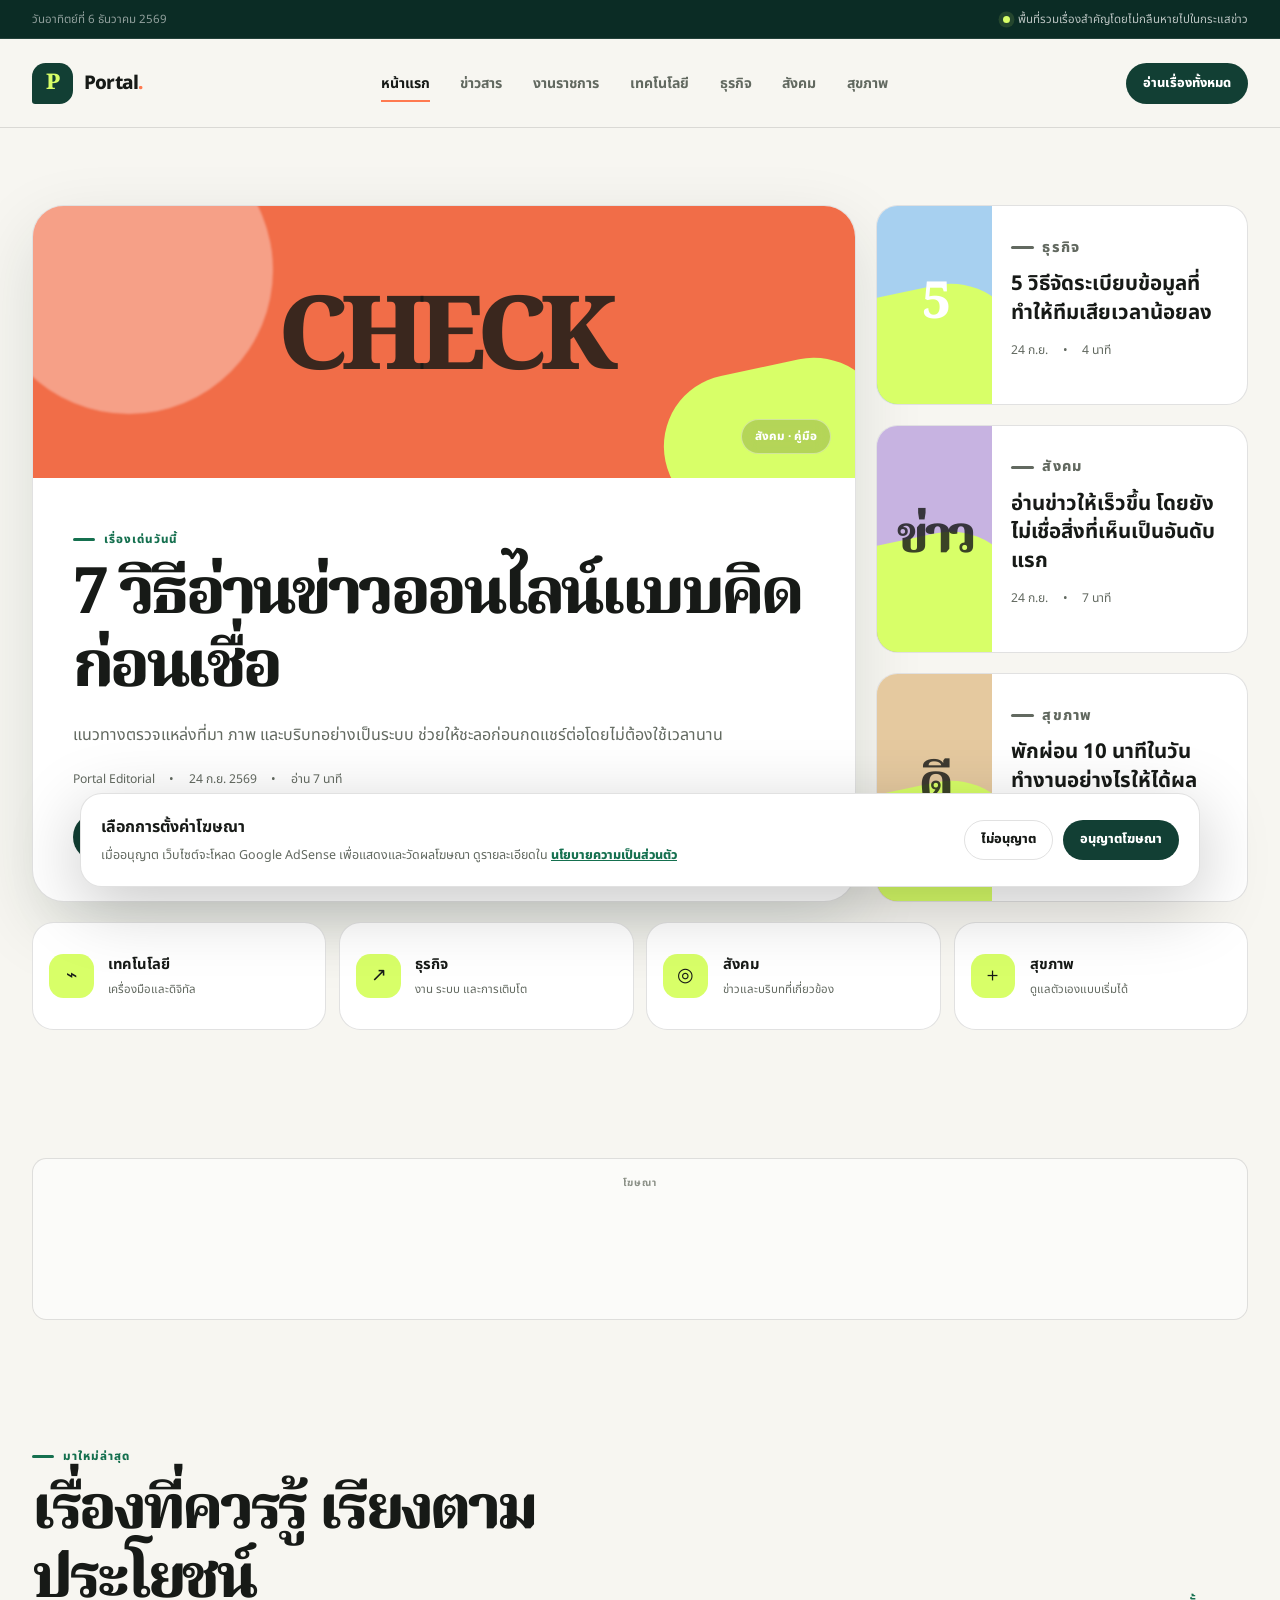
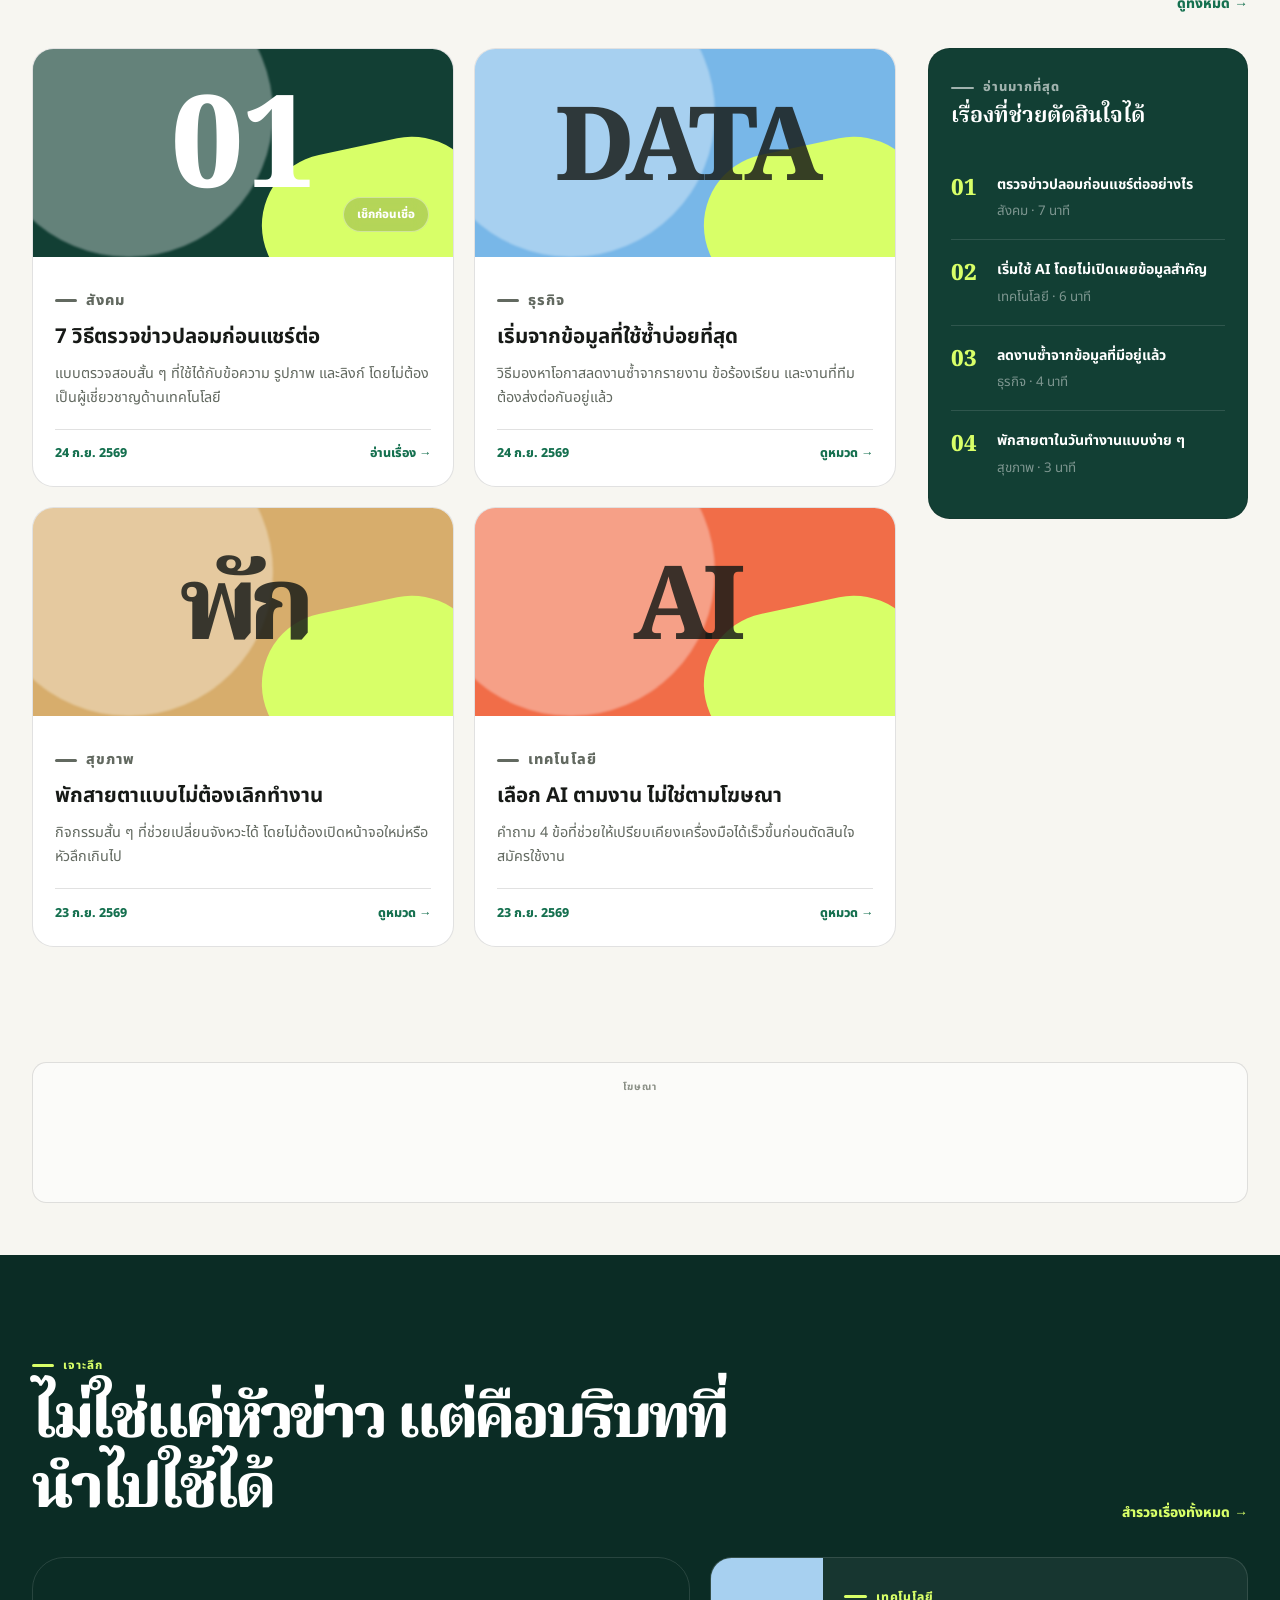
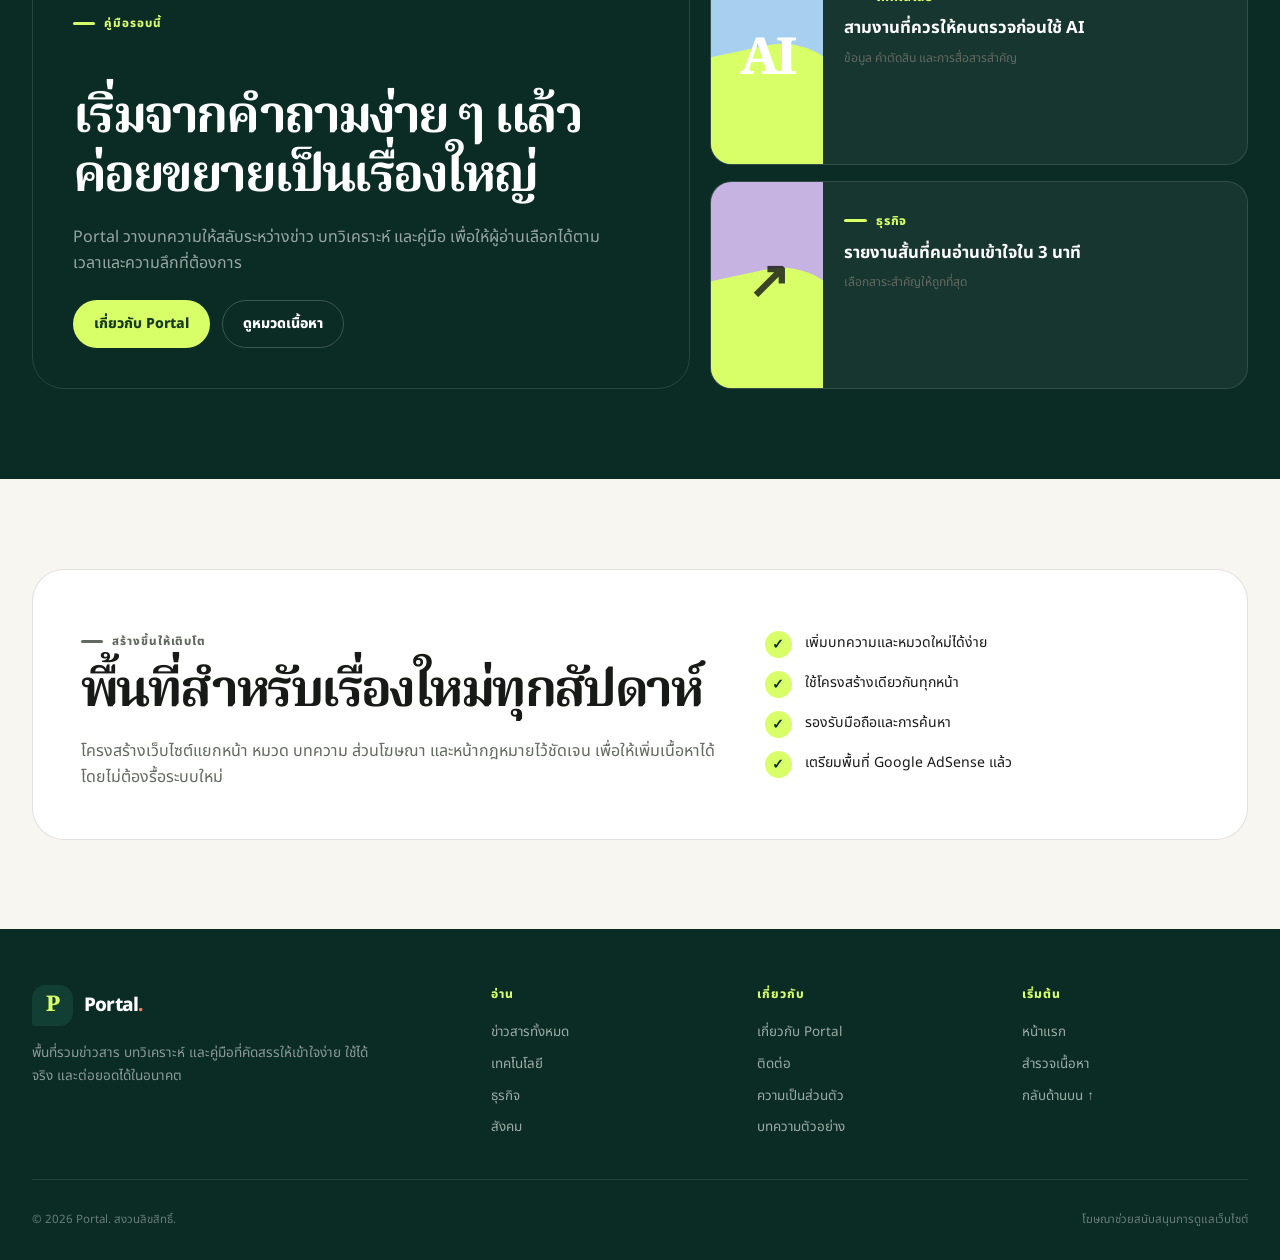
==== commit aa65e946: "dev" ====
--- a/index.html
+++ b/index.html
@@ -57,6 +57,7 @@
         <nav class="main-nav" aria-label="เมนูหลัก">
           <a href="index.html" aria-current="page">หน้าแรก</a>
           <a href="news.html">ข่าวสาร</a>
+          <a href="jobs.html">งานราชการ</a>
           <a href="news.html?category=เทคโนโลยี">เทคโนโลยี</a>
           <a href="news.html?category=ธุรกิจ">ธุรกิจ</a>
           <a href="news.html?category=สังคม">สังคม</a>
@@ -72,7 +73,8 @@
       <nav class="mobile-nav" id="mobile-navigation" data-mobile-nav aria-label="เมนูบนมือถือ">
         <a href="index.html">หน้าแรก <span>01</span></a>
         <a href="news.html">ข่าวสาร <span>02</span></a>
-        <a href="news.html?category=เทคโนโลยี">เทคโนโลยี <span>03</span></a>
+        <a href="jobs.html">งานราชการ <span>03</span></a>
+        <a href="news.html?category=เทคโนโลยี">เทคโนโลยี <span>04</span></a>
         <a href="news.html?category=ธุรกิจ">ธุรกิจ <span>04</span></a>
         <a href="news.html?category=สังคม">สังคม <span>05</span></a>
         <a href="news.html?category=สุขภาพ">สุขภาพ <span>06</span></a>
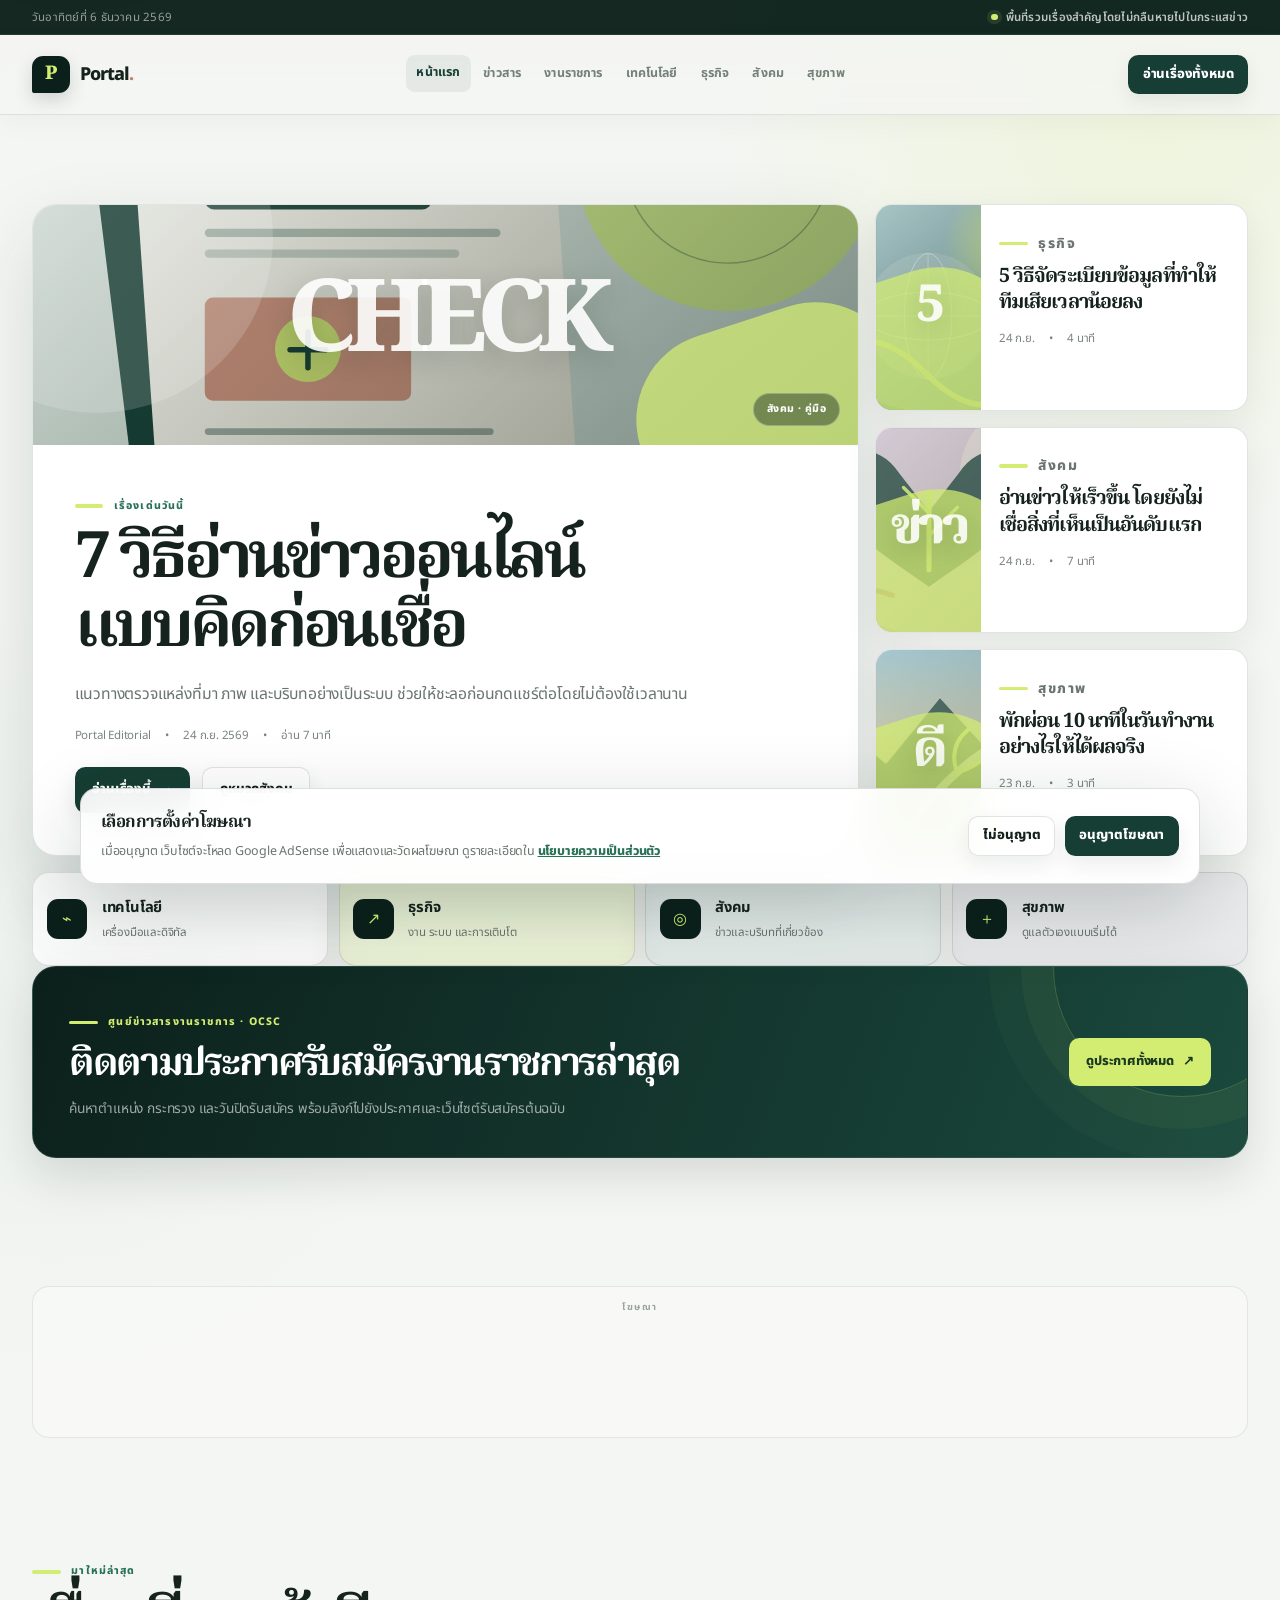
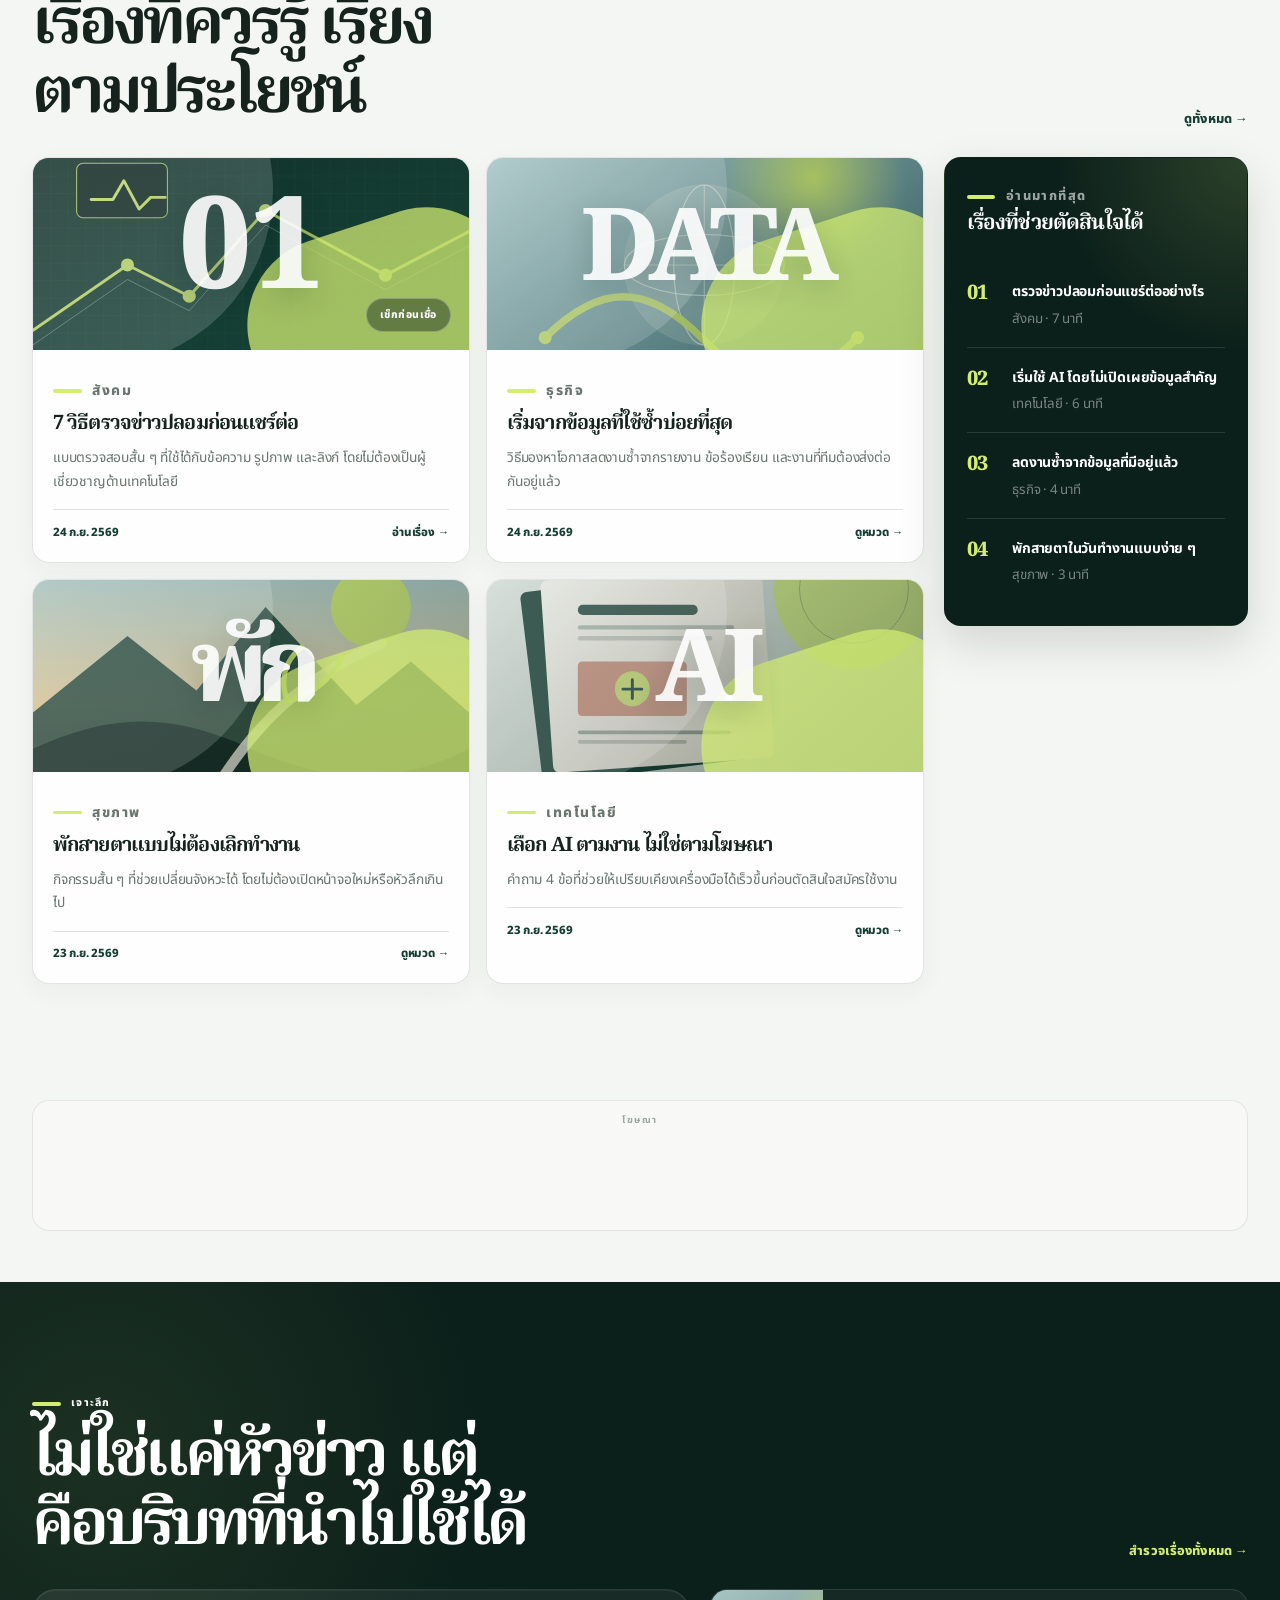
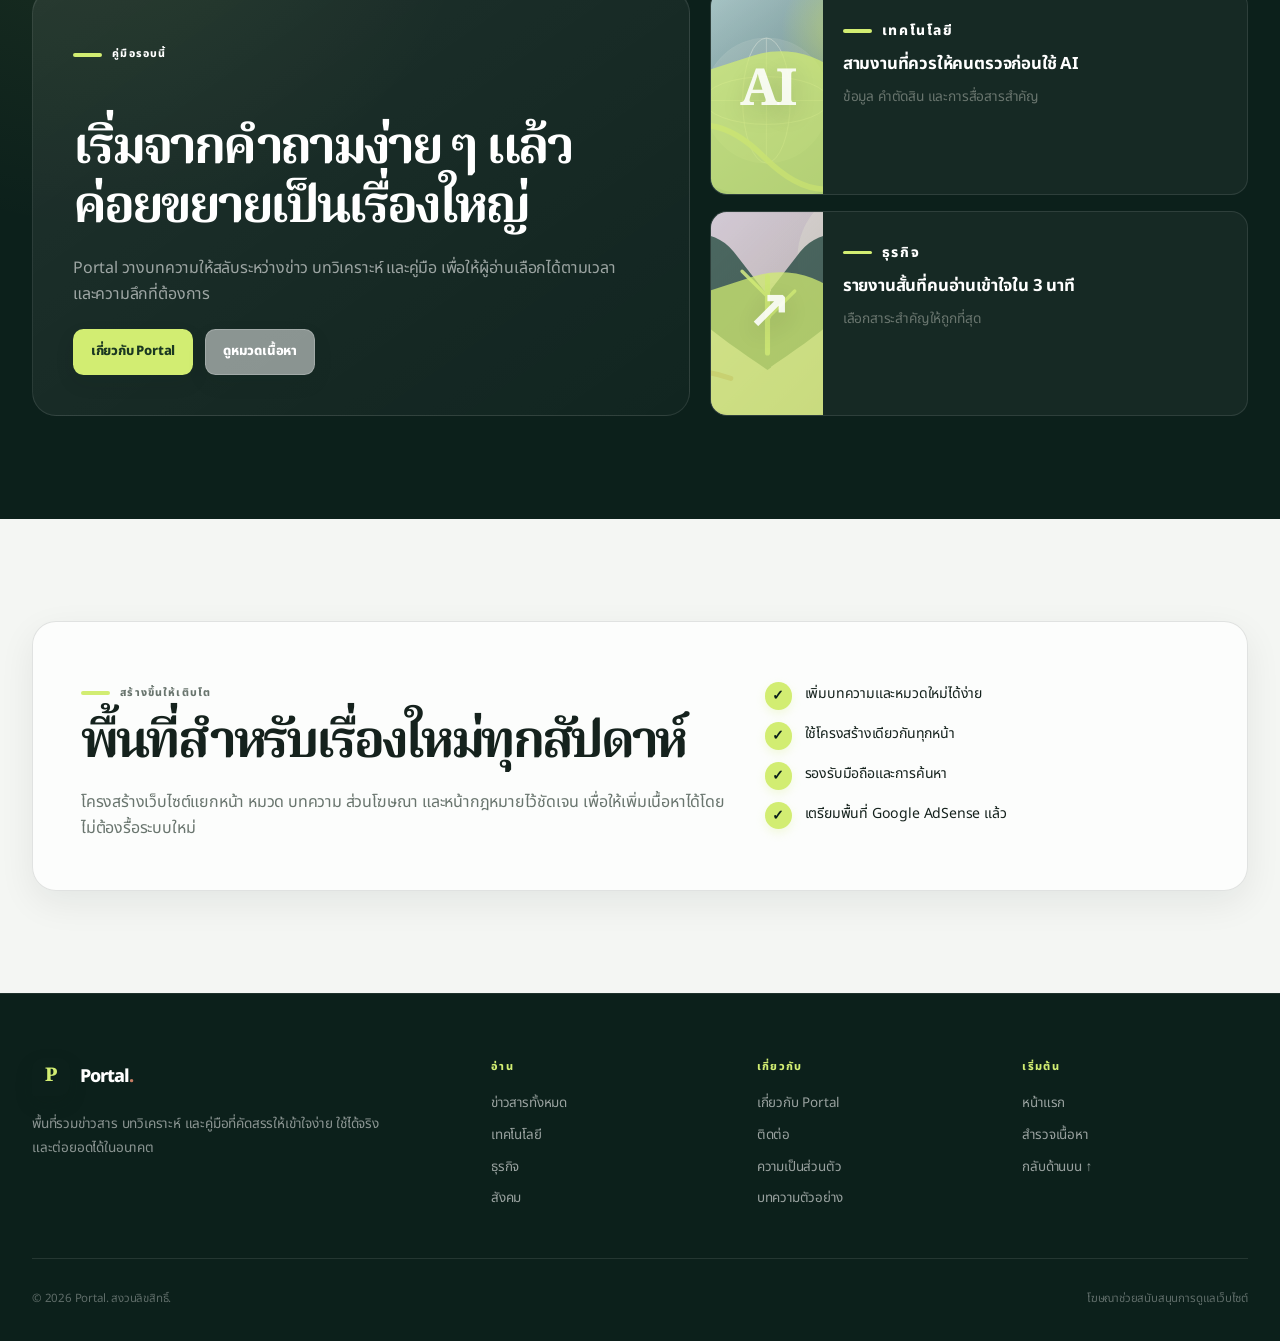
==== commit c540274c: "dd" ====
--- a/index.html
+++ b/index.html
@@ -75,9 +75,9 @@
         <a href="news.html">ข่าวสาร <span>02</span></a>
         <a href="jobs.html">งานราชการ <span>03</span></a>
         <a href="news.html?category=เทคโนโลยี">เทคโนโลยี <span>04</span></a>
-        <a href="news.html?category=ธุรกิจ">ธุรกิจ <span>04</span></a>
-        <a href="news.html?category=สังคม">สังคม <span>05</span></a>
-        <a href="news.html?category=สุขภาพ">สุขภาพ <span>06</span></a>
+        <a href="news.html?category=ธุรกิจ">ธุรกิจ <span>05</span></a>
+        <a href="news.html?category=สังคม">สังคม <span>06</span></a>
+        <a href="news.html?category=สุขภาพ">สุขภาพ <span>07</span></a>
       </nav>
     </header>
 
@@ -136,6 +136,14 @@
             <a class="topic-card" href="news.html?category=สังคม"><span class="topic-icon" aria-hidden="true">◎</span><span><strong>สังคม</strong><small>ข่าวและบริบทที่เกี่ยวข้อง</small></span></a>
             <a class="topic-card" href="news.html?category=สุขภาพ"><span class="topic-icon" aria-hidden="true">＋</span><span><strong>สุขภาพ</strong><small>ดูแลตัวเองแบบเริ่มได้</small></span></a>
           </nav>
+          <a class="jobs-callout" href="jobs.html">
+            <div>
+              <p class="eyebrow">ศูนย์ข่าวสารงานราชการ · OCSC</p>
+              <h2>ติดตามประกาศรับสมัครงานราชการล่าสุด</h2>
+              <p>ค้นหาตำแหน่ง กระทรวง และวันปิดรับสมัคร พร้อมลิงก์ไปยังประกาศและเว็บไซต์รับสมัครต้นฉบับ</p>
+            </div>
+            <span class="jobs-callout-action">ดูประกาศทั้งหมด <span aria-hidden="true">↗</span></span>
+          </a>
         </div>
       </section>
 
--- a/assets/css/site.css
+++ b/assets/css/site.css
@@ -1646,3 +1646,1234 @@
     transition-duration: 0.01ms !important;
   }
 }
+
+:root {
+  --canvas: #f4f6f3;
+  --surface: #ffffff;
+  --surface-soft: #e9eeea;
+  --ink: #15221d;
+  --muted: #69756e;
+  --line: rgba(21, 34, 29, 0.12);
+  --brand: #173e34;
+  --brand-deep: #0c201b;
+  --accent: #d2ed72;
+  --accent-ink: #1b3822;
+  --coral: #c77d64;
+  --sky: #a9c7c7;
+  --lilac: #c4bdd3;
+  --sand: #d6c5a5;
+  --success: #287257;
+  --radius-sm: 0.7rem;
+  --radius-md: 1.05rem;
+  --radius-lg: 1.5rem;
+  --shadow: 0 24px 70px rgba(15, 35, 28, 0.1);
+  --shadow-soft: 0 12px 36px rgba(15, 35, 28, 0.07);
+  --font-sans: "Noto Sans Thai", "Tahoma", sans-serif;
+  --font-serif: "Noto Serif Thai", Georgia, serif;
+}
+
+html {
+  background: var(--canvas);
+  scrollbar-color: #9aaa9f var(--canvas);
+  scrollbar-width: thin;
+}
+
+body {
+  overflow-x: hidden;
+  background:
+    radial-gradient(circle at 90% 2%, rgba(210, 237, 114, 0.18), transparent 28rem),
+    radial-gradient(circle at 4% 22%, rgba(169, 199, 199, 0.12), transparent 24rem),
+    var(--canvas);
+  font-feature-settings: "kern" 1, "liga" 1;
+  letter-spacing: -0.012em;
+}
+
+body::before {
+  position: fixed;
+  z-index: 200;
+  top: 0;
+  right: 0;
+  left: 0;
+  height: 3px;
+  transform: scaleX(var(--scroll-progress, 0));
+  transform-origin: left center;
+  background: linear-gradient(90deg, var(--brand), var(--accent), var(--coral));
+  content: "";
+  pointer-events: none;
+}
+
+::selection {
+  background: var(--accent);
+  color: var(--brand-deep);
+}
+
+.container {
+  width: min(100% - 2.5rem, 76rem);
+}
+
+.skip-link {
+  border: 1px solid rgba(21, 34, 29, 0.16);
+  background: var(--accent);
+  box-shadow: var(--shadow-soft);
+}
+
+.topline {
+  border-bottom-color: rgba(255, 255, 255, 0.08);
+  background: rgba(12, 32, 27, 0.96);
+  letter-spacing: 0.02em;
+}
+
+.topline-inner {
+  min-height: 2.15rem;
+}
+
+.topline-message {
+  font-weight: 600;
+}
+
+.live-dot {
+  width: 0.4rem;
+  height: 0.4rem;
+  box-shadow: 0 0 0 0.25rem rgba(210, 237, 114, 0.1);
+}
+
+.site-header {
+  border-bottom-color: rgba(21, 34, 29, 0.1);
+  background: rgba(244, 246, 243, 0.82);
+  box-shadow: 0 8px 28px rgba(15, 35, 28, 0.035);
+  backdrop-filter: blur(22px) saturate(1.2);
+}
+
+.header-main {
+  min-height: 4.9rem;
+  gap: 1.5rem;
+}
+
+.brand {
+  gap: 0.65rem;
+  font-size: 1.12rem;
+  letter-spacing: -0.055em;
+}
+
+.brand-mark {
+  width: 2.35rem;
+  height: 2.35rem;
+  border-radius: 0.7rem 0.7rem 0.7rem 0.16rem;
+  background: var(--brand-deep);
+  box-shadow: 0 7px 18px rgba(12, 32, 27, 0.16);
+  font-size: 1.18rem;
+}
+
+.main-nav {
+  gap: 0.15rem;
+}
+
+.main-nav a {
+  border-radius: 0.55rem;
+  padding: 0.5rem 0.65rem;
+  color: #758078;
+  font-size: 0.78rem;
+  letter-spacing: 0.01em;
+  transition: color 180ms ease, background 180ms ease, transform 180ms ease;
+}
+
+.main-nav a::after {
+  display: none;
+}
+
+.main-nav a:hover,
+.main-nav a[aria-current="page"] {
+  background: rgba(23, 62, 52, 0.07);
+  color: var(--brand);
+  transform: translateY(-1px);
+}
+
+.header-actions {
+  gap: 0.5rem;
+}
+
+.icon-button,
+.menu-button {
+  width: 2.65rem;
+  height: 2.65rem;
+  border-color: var(--line);
+  background: rgba(255, 255, 255, 0.68);
+  box-shadow: 0 5px 18px rgba(15, 35, 28, 0.04);
+}
+
+.button {
+  min-height: 2.9rem;
+  border-radius: 0.65rem;
+  padding: 0.68rem 1.05rem;
+  box-shadow: 0 8px 20px rgba(15, 35, 28, 0.08);
+  font-size: 0.82rem;
+  transition: transform 180ms ease, box-shadow 180ms ease, background 180ms ease, color 180ms ease;
+}
+
+.button:hover {
+  transform: translateY(-3px);
+  box-shadow: 0 13px 26px rgba(15, 35, 28, 0.13);
+}
+
+.button-light {
+  background: var(--accent);
+  color: var(--accent-ink);
+}
+
+.button-outline {
+  background: rgba(255, 255, 255, 0.5);
+}
+
+.button-small {
+  min-height: 2.45rem;
+  padding: 0.52rem 0.85rem;
+}
+
+.hero {
+  padding-block: clamp(3.5rem, 7vw, 6.5rem) clamp(3rem, 6vw, 5.5rem);
+}
+
+.hero-grid {
+  gap: 1rem;
+}
+
+.hero-primary,
+.side-story,
+.story-card,
+.topic-card,
+.detail-visual,
+.portal-panel,
+.info-card,
+.contact-card,
+.aside-card,
+.empty-state {
+  border-color: var(--line);
+  box-shadow: var(--shadow-soft);
+}
+
+.hero-primary {
+  min-height: 32rem;
+  border-radius: var(--radius-lg);
+  box-shadow: 0 30px 80px rgba(15, 35, 28, 0.13);
+  grid-template-rows: minmax(15rem, 1fr) auto;
+}
+
+.story-visual,
+.detail-visual,
+.card-visual {
+  background: var(--brand);
+}
+
+.story-visual::before,
+.detail-visual::before,
+.card-visual::before {
+  width: 22rem;
+  height: 22rem;
+  background: rgba(255, 255, 255, 0.16);
+  filter: blur(0);
+  inset: -9rem auto auto -7rem;
+}
+
+.story-visual::after,
+.detail-visual::after,
+.card-visual::after {
+  width: 17rem;
+  height: 11rem;
+  transform: rotate(-18deg);
+  background: rgba(210, 237, 114, 0.74);
+  inset: auto -3rem -3rem auto;
+}
+
+.visual-coral {
+  background: linear-gradient(135deg, #c7846d 0%, #935c51 52%, #5d3b3c 100%);
+}
+
+.visual-sky {
+  background: linear-gradient(135deg, #9fc1c1 0%, #5b8c91 52%, #315d68 100%);
+}
+
+.visual-brand {
+  background: linear-gradient(135deg, #24564a 0%, #123b32 52%, #0b241f 100%);
+}
+
+.visual-lilac {
+  background: linear-gradient(135deg, #b9b0ca 0%, #817495 52%, #514b67 100%);
+}
+
+.visual-sand {
+  background: linear-gradient(135deg, #d6c39c 0%, #aa8c5e 52%, #6e5a45 100%);
+}
+
+.visual-pattern {
+  background-image: linear-gradient(rgba(255, 255, 255, 0.1) 1px, transparent 1px), linear-gradient(90deg, rgba(255, 255, 255, 0.1) 1px, transparent 1px);
+  background-size: 2.5rem 2.5rem;
+}
+
+.visual-word {
+  color: rgba(255, 255, 255, 0.9);
+  font-size: clamp(2.6rem, 8vw, 6.3rem);
+  letter-spacing: -0.1em;
+  text-shadow: 0 8px 28px rgba(12, 32, 27, 0.18);
+}
+
+.visual-number {
+  color: rgba(255, 255, 255, 0.9);
+  text-shadow: 0 8px 28px rgba(12, 32, 27, 0.18);
+}
+
+.visual-symbol {
+  color: rgba(255, 255, 255, 0.88);
+  text-shadow: 0 8px 24px rgba(12, 32, 27, 0.16);
+}
+
+.visual-label {
+  right: 1.15rem;
+  bottom: 1.15rem;
+  border-color: rgba(255, 255, 255, 0.28);
+  background: rgba(12, 32, 27, 0.42);
+  font-size: 0.65rem;
+  letter-spacing: 0.04em;
+  backdrop-filter: blur(12px);
+}
+
+.story-content {
+  padding: clamp(1.6rem, 4vw, 2.6rem);
+}
+
+.eyebrow {
+  gap: 0.65rem;
+  color: var(--success);
+  font-size: 0.66rem;
+  letter-spacing: 0.11em;
+}
+
+.eyebrow::before {
+  width: 1.8rem;
+  height: 0.22rem;
+  background: var(--accent);
+}
+
+.story-content h1,
+.story-content h2,
+.section-title,
+.page-title,
+.detail-title,
+.portal-panel h2,
+.prose-block h2 {
+  font-family: var(--font-serif);
+  font-weight: 700;
+  letter-spacing: -0.065em;
+  text-wrap: balance;
+}
+
+.story-content h1 {
+  max-width: 44rem;
+  font-size: clamp(2.25rem, 5vw, 4.15rem);
+  line-height: 1.08;
+}
+
+.story-content h2 {
+  font-size: clamp(1.55rem, 3vw, 2.2rem);
+}
+
+.story-summary,
+.page-lead,
+.article-prose {
+  color: var(--muted);
+}
+
+.story-summary {
+  max-width: 42rem;
+  font-size: 0.98rem;
+  line-height: 1.8;
+}
+
+.story-meta,
+.card-meta {
+  color: #7a857e;
+  font-size: 0.72rem;
+}
+
+.story-meta {
+  margin-top: 1.1rem;
+}
+
+.story-actions {
+  margin-top: 1.35rem;
+}
+
+.side-stories {
+  gap: 1rem;
+}
+
+.side-story {
+  border-radius: var(--radius-md);
+  grid-template-columns: 6.6rem 1fr;
+}
+
+.side-story .card-body {
+  padding: 1.1rem;
+}
+
+.side-story h3 {
+  margin-top: 0.5rem;
+  font-family: var(--font-serif);
+  font-size: 1.08rem;
+  letter-spacing: -0.035em;
+}
+
+.topic-strip {
+  gap: 0.65rem;
+  margin-top: 1rem;
+}
+
+.topic-card {
+  min-height: 5.9rem;
+  border-radius: var(--radius-md);
+  background: rgba(255, 255, 255, 0.66);
+  padding: 0.85rem;
+  transition: transform 180ms ease, box-shadow 180ms ease, background 180ms ease;
+}
+
+.topic-card:nth-child(2) {
+  background: rgba(210, 237, 114, 0.2);
+}
+
+.topic-card:nth-child(3) {
+  background: rgba(169, 199, 199, 0.2);
+}
+
+.topic-card:nth-child(4) {
+  background: rgba(196, 189, 211, 0.22);
+}
+
+.topic-card:hover {
+  transform: translateY(-4px);
+  background: white;
+  box-shadow: 0 16px 36px rgba(15, 35, 28, 0.1);
+}
+
+.topic-icon {
+  width: 2.55rem;
+  height: 2.55rem;
+  border-radius: 0.7rem;
+  background: var(--brand-deep);
+  color: var(--accent);
+  font-size: 1rem;
+}
+
+.advertisement {
+  border-color: rgba(21, 34, 29, 0.09);
+  border-radius: var(--radius-md);
+  background: rgba(255, 255, 255, 0.38);
+  padding: 0.8rem;
+}
+
+.ad-label {
+  margin-bottom: 0.65rem;
+  color: #9aa39d;
+  font-size: 0.58rem;
+  letter-spacing: 0.16em;
+}
+
+.section {
+  padding-block: clamp(4rem, 8vw, 7.5rem);
+}
+
+.section-compact {
+  padding-block: clamp(2.8rem, 5vw, 5rem);
+}
+
+.section-rule {
+  border-top-color: var(--line);
+}
+
+.section-head {
+  margin-bottom: 1.7rem;
+}
+
+.section-title,
+.page-title,
+.detail-title {
+  font-size: clamp(2.2rem, 5vw, 4rem);
+  line-height: 1.08;
+}
+
+.section-link {
+  color: var(--brand);
+  font-size: 0.8rem;
+  letter-spacing: 0.01em;
+}
+
+.section-link:hover {
+  color: var(--success);
+  text-decoration: none;
+}
+
+.latest-layout {
+  gap: 1.25rem;
+  grid-template-columns: minmax(0, 1fr) 19rem;
+}
+
+.story-grid,
+.news-grid {
+  gap: 1rem;
+}
+
+.story-card {
+  border-radius: var(--radius-md);
+  background: rgba(255, 255, 255, 0.9);
+  box-shadow: 0 8px 26px rgba(15, 35, 28, 0.045);
+  transition: transform 220ms ease, box-shadow 220ms ease, border-color 220ms ease;
+}
+
+.story-card:hover {
+  transform: translateY(-6px);
+  border-color: rgba(23, 62, 52, 0.24);
+  box-shadow: 0 22px 50px rgba(15, 35, 28, 0.12);
+}
+
+.card-visual {
+  min-height: 12rem;
+  transition: transform 500ms cubic-bezier(0.2, 0.7, 0.2, 1);
+}
+
+.story-card:hover .card-visual {
+  transform: scale(1.025);
+}
+
+.card-body {
+  padding: 1.25rem;
+}
+
+.card-body h3 {
+  margin-top: 0.55rem;
+  font-family: var(--font-serif);
+  font-size: 1.24rem;
+  letter-spacing: -0.045em;
+  line-height: 1.32;
+}
+
+.card-body p {
+  margin-top: 0.55rem;
+  color: var(--muted);
+  font-size: 0.86rem;
+  line-height: 1.7;
+}
+
+.card-footer {
+  margin-top: 1rem;
+  border-top-color: var(--line);
+  padding-top: 0.8rem;
+  color: var(--brand);
+  font-size: 0.72rem;
+}
+
+.card-footer .footer-links {
+  display: flex;
+  flex-wrap: wrap;
+  justify-content: flex-end;
+  gap: 0.65rem;
+}
+
+.sidebar-panel {
+  border-radius: var(--radius-md);
+  background:
+    radial-gradient(circle at 100% 0%, rgba(210, 237, 114, 0.16), transparent 12rem),
+    var(--brand-deep);
+  box-shadow: 0 18px 45px rgba(12, 32, 27, 0.15);
+  padding: 1.35rem;
+}
+
+.sidebar-panel h2 {
+  font-family: var(--font-serif);
+  font-size: 1.3rem;
+  letter-spacing: -0.04em;
+}
+
+.ranking-number {
+  color: var(--accent);
+  font-size: 1.25rem;
+}
+
+.section-dark {
+  background:
+    radial-gradient(circle at 8% 20%, rgba(210, 237, 114, 0.08), transparent 24rem),
+    var(--brand-deep);
+}
+
+.section-dark .section-title,
+.section-dark .eyebrow {
+  color: white;
+}
+
+.dark-card {
+  border-color: rgba(255, 255, 255, 0.1);
+  border-radius: var(--radius-lg);
+  background: linear-gradient(145deg, rgba(255, 255, 255, 0.08), rgba(255, 255, 255, 0.025));
+  box-shadow: inset 0 1px 0 rgba(255, 255, 255, 0.05);
+}
+
+.dark-card h3 {
+  font-family: var(--font-serif);
+  font-weight: 700;
+  letter-spacing: -0.06em;
+}
+
+.dark-card .button-outline {
+  border-color: rgba(255, 255, 255, 0.18);
+  color: white;
+}
+
+.mini-story {
+  border-color: rgba(255, 255, 255, 0.1);
+  border-radius: var(--radius-md);
+  background: rgba(255, 255, 255, 0.045);
+}
+
+.portal-panel {
+  border-radius: var(--radius-lg);
+  background: rgba(255, 255, 255, 0.75);
+  box-shadow: var(--shadow-soft);
+}
+
+.portal-point::before {
+  background: var(--accent);
+  color: var(--brand-deep);
+  box-shadow: 0 4px 10px rgba(210, 237, 114, 0.22);
+}
+
+.page-hero {
+  position: relative;
+  padding-block: clamp(4rem, 9vw, 8rem) 3rem;
+}
+
+.page-hero-inner {
+  position: relative;
+  max-width: 62rem;
+  padding-left: clamp(1rem, 2vw, 1.5rem);
+}
+
+.page-hero-inner::before {
+  position: absolute;
+  top: 0.2rem;
+  bottom: 0.2rem;
+  left: 0;
+  width: 0.18rem;
+  border-radius: 999px;
+  background: linear-gradient(var(--accent), var(--coral));
+  content: "";
+}
+
+.page-lead {
+  max-width: 50rem;
+  line-height: 1.85;
+}
+
+.filters {
+  border: 1px solid var(--line);
+  border-radius: var(--radius-md);
+  background: rgba(255, 255, 255, 0.68);
+  box-shadow: var(--shadow-soft);
+  padding: 0.8rem;
+}
+
+.search-field input {
+  min-height: 3.1rem;
+  border-color: var(--line);
+  border-radius: 0.65rem;
+  background: rgba(244, 246, 243, 0.72);
+  font-size: 0.86rem;
+}
+
+.search-field input:focus {
+  border-color: var(--brand);
+  box-shadow: 0 0 0 3px rgba(40, 114, 87, 0.1);
+}
+
+.filter-list {
+  gap: 0.4rem;
+}
+
+.filter-button {
+  min-height: 2.55rem;
+  border-color: var(--line);
+  border-radius: 0.6rem;
+  background: rgba(255, 255, 255, 0.62);
+  padding: 0.5rem 0.8rem;
+  color: var(--muted);
+  font-size: 0.75rem;
+  transition: transform 160ms ease, background 160ms ease, color 160ms ease, border-color 160ms ease;
+}
+
+.filter-button:hover,
+.filter-button.is-active {
+  border-color: var(--brand);
+  background: var(--brand);
+  color: white;
+  transform: translateY(-1px);
+}
+
+select.filter-button {
+  padding-right: 2rem;
+  appearance: auto;
+}
+
+.news-toolbar {
+  padding-block: 1rem;
+}
+
+.news-count {
+  color: #7c8780;
+  font-size: 0.75rem;
+}
+
+.detail-header {
+  padding-block: clamp(4rem, 9vw, 8rem) 2.5rem;
+}
+
+.detail-title {
+  max-width: 62rem;
+  font-size: clamp(2.6rem, 6vw, 5.5rem);
+  line-height: 1.04;
+}
+
+.detail-lead {
+  line-height: 1.8;
+}
+
+.byline {
+  border-top-color: var(--line);
+  color: #7a857e;
+}
+
+.detail-visual {
+  min-height: clamp(19rem, 43vw, 32rem);
+  border-radius: var(--radius-lg);
+  box-shadow: var(--shadow);
+}
+
+.article-prose {
+  font-size: 1.04rem;
+  line-height: 2.05;
+}
+
+.article-prose h2 {
+  font-family: var(--font-serif);
+  font-weight: 700;
+  letter-spacing: -0.06em;
+}
+
+.article-prose blockquote {
+  border-left-color: var(--accent);
+  border-radius: 0 var(--radius-md) var(--radius-md) 0;
+  background: rgba(255, 255, 255, 0.78);
+  box-shadow: var(--shadow-soft);
+}
+
+.aside-card {
+  border-top-color: var(--accent);
+  border-radius: 0 0 var(--radius-md) var(--radius-md);
+  background: var(--brand-deep);
+  box-shadow: var(--shadow-soft);
+}
+
+.info-card {
+  border-radius: var(--radius-md);
+  background: rgba(255, 255, 255, 0.82);
+}
+
+.info-card span {
+  color: var(--coral);
+  font-family: var(--font-serif);
+  font-weight: 700;
+}
+
+.info-card h3 {
+  font-family: var(--font-serif);
+  letter-spacing: -0.035em;
+}
+
+.form-field input,
+.form-field textarea,
+.form-field select {
+  border-color: var(--line);
+  border-radius: 0.65rem;
+  background: rgba(244, 246, 243, 0.72);
+}
+
+.form-field input:focus,
+.form-field textarea:focus,
+.form-field select:focus {
+  border-color: var(--brand);
+  box-shadow: 0 0 0 3px rgba(40, 114, 87, 0.1);
+}
+
+.site-footer {
+  border-top: 1px solid rgba(255, 255, 255, 0.08);
+  background: var(--brand-deep);
+  padding-block: 4rem 1.3rem;
+}
+
+.footer-grid {
+  padding-bottom: 3rem;
+}
+
+.footer-brand p {
+  color: rgba(255, 255, 255, 0.52);
+  line-height: 1.8;
+}
+
+.footer-title {
+  color: var(--accent);
+  font-size: 0.68rem;
+  letter-spacing: 0.12em;
+}
+
+.footer-links a {
+  color: rgba(255, 255, 255, 0.58);
+  transition: color 160ms ease, transform 160ms ease;
+}
+
+.footer-links a:hover {
+  color: white;
+  transform: translateX(3px);
+}
+
+.footer-bottom {
+  border-top-color: rgba(255, 255, 255, 0.1);
+  color: rgba(255, 255, 255, 0.34);
+}
+
+.consent {
+  right: 1rem;
+  bottom: 1rem;
+  left: 1rem;
+  border-color: rgba(21, 34, 29, 0.14);
+  border-radius: var(--radius-md);
+  background: rgba(255, 255, 255, 0.93);
+  box-shadow: 0 24px 80px rgba(12, 32, 27, 0.2);
+  backdrop-filter: blur(20px);
+}
+
+.consent h2 {
+  font-family: var(--font-serif);
+  font-size: 1.05rem;
+  letter-spacing: -0.035em;
+}
+
+.consent-settings {
+  right: 1.25rem;
+  bottom: 1.25rem;
+  border-radius: 0.65rem;
+  background: var(--brand);
+  box-shadow: 0 12px 30px rgba(12, 32, 27, 0.2);
+}
+
+.back-to-top {
+  position: fixed;
+  z-index: 39;
+  right: 1.25rem;
+  bottom: 5.6rem;
+  display: grid;
+  width: 2.75rem;
+  height: 2.75rem;
+  cursor: pointer;
+  place-items: center;
+  border: 1px solid rgba(21, 34, 29, 0.14);
+  border-radius: 0.65rem;
+  background: rgba(255, 255, 255, 0.9);
+  box-shadow: var(--shadow-soft);
+  color: var(--brand);
+  font-size: 1.1rem;
+  opacity: 0;
+  pointer-events: none;
+  transform: translateY(0.7rem);
+  transition: opacity 180ms ease, transform 180ms ease, background 180ms ease;
+}
+
+.back-to-top.is-visible {
+  opacity: 1;
+  pointer-events: auto;
+  transform: translateY(0);
+}
+
+.back-to-top:hover {
+  background: var(--accent);
+}
+
+.jobs-callout {
+  position: relative;
+  display: flex;
+  align-items: center;
+  justify-content: space-between;
+  gap: 1.5rem;
+  overflow: hidden;
+  border: 1px solid rgba(255, 255, 255, 0.1);
+  border-radius: var(--radius-lg);
+  background: linear-gradient(110deg, var(--brand-deep), #1a493d);
+  box-shadow: 0 18px 45px rgba(12, 32, 27, 0.13);
+  color: white;
+  padding: clamp(1.4rem, 4vw, 2.25rem);
+}
+
+.jobs-callout::after {
+  position: absolute;
+  width: 16rem;
+  height: 16rem;
+  border: 1px solid rgba(210, 237, 114, 0.22);
+  border-radius: 50%;
+  content: "";
+  inset: -8rem -4rem auto auto;
+  box-shadow: 0 0 0 2rem rgba(210, 237, 114, 0.04), 0 0 0 4rem rgba(210, 237, 114, 0.025);
+}
+
+.jobs-callout > * {
+  position: relative;
+  z-index: 1;
+}
+
+.jobs-callout .eyebrow {
+  color: var(--accent);
+}
+
+.jobs-callout h2 {
+  max-width: 42rem;
+  margin: 0.65rem 0 0;
+  font-family: var(--font-serif);
+  font-size: clamp(1.55rem, 3vw, 2.4rem);
+  letter-spacing: -0.06em;
+  line-height: 1.2;
+}
+
+.jobs-callout p:not(.eyebrow) {
+  max-width: 42rem;
+  margin: 0.65rem 0 0;
+  color: rgba(255, 255, 255, 0.6);
+  font-size: 0.86rem;
+}
+
+.jobs-callout-action {
+  display: inline-flex;
+  flex: 0 0 auto;
+  align-items: center;
+  gap: 0.6rem;
+  border-radius: 0.65rem;
+  background: var(--accent);
+  color: var(--accent-ink);
+  padding: 0.85rem 1.05rem;
+  font-size: 0.8rem;
+  font-weight: 800;
+  transition: transform 180ms ease, background 180ms ease;
+}
+
+.jobs-callout:hover .jobs-callout-action {
+  transform: translateX(4px);
+  background: white;
+}
+
+@media (hover: hover) {
+  .story-card:hover .card-visual {
+    transform: scale(1.025);
+  }
+
+  .button:hover,
+  .topic-card:hover,
+  .story-card:hover,
+  .icon-button:hover,
+  .menu-button:hover {
+    transform: translateY(-4px);
+  }
+}
+
+@media (max-width: 62rem) {
+  .header-main {
+    min-height: 4.7rem;
+  }
+
+  .mobile-nav {
+    top: 7.1rem;
+    background: rgba(244, 246, 243, 0.97);
+    backdrop-filter: blur(22px);
+  }
+
+  .mobile-nav a {
+    border-bottom-color: var(--line);
+    font-family: var(--font-serif);
+    font-size: 1.45rem;
+    letter-spacing: -0.05em;
+  }
+}
+
+@media (max-width: 46rem) {
+  .container {
+    width: min(100% - 1.35rem, 76rem);
+  }
+
+  .topline-inner {
+    min-height: 2rem;
+    font-size: 0.64rem;
+  }
+
+  .site-header {
+    backdrop-filter: blur(18px);
+  }
+
+  .header-main {
+    min-height: 4.35rem;
+  }
+
+  .brand {
+    font-size: 1.05rem;
+  }
+
+  .brand-mark {
+    width: 2.15rem;
+    height: 2.15rem;
+  }
+
+  .hero {
+    padding-top: 2.7rem;
+  }
+
+  .hero-primary {
+    border-radius: 1.15rem;
+  }
+
+  .story-content {
+    padding: 1.35rem;
+  }
+
+  .story-content h1 {
+    font-size: clamp(2rem, 10vw, 3.15rem);
+  }
+
+  .story-summary {
+    font-size: 0.9rem;
+  }
+
+  .side-story {
+    grid-template-columns: 6.2rem 1fr;
+  }
+
+  .topic-card {
+    min-height: 5.35rem;
+  }
+
+  .section {
+    padding-block: 3.6rem;
+  }
+
+  .section-compact {
+    padding-block: 2.5rem;
+  }
+
+  .section-head {
+    margin-bottom: 1.3rem;
+  }
+
+  .section-title,
+  .page-title,
+  .detail-title {
+    font-size: clamp(2.1rem, 10vw, 3.25rem);
+  }
+
+  .page-hero {
+    padding-block: 3.6rem 2.3rem;
+  }
+
+  .page-hero-inner {
+    padding-left: 0.9rem;
+  }
+
+  .filters {
+    gap: 0.7rem;
+    padding: 0.65rem;
+  }
+
+  .filter-list {
+    display: grid;
+    grid-template-columns: repeat(2, minmax(0, 1fr));
+  }
+
+  .filter-button {
+    width: 100%;
+  }
+
+  .news-toolbar {
+    align-items: flex-start;
+    flex-direction: column;
+    gap: 0.55rem;
+  }
+
+  .detail-visual {
+    min-height: 18rem;
+  }
+
+  .article-prose {
+    font-size: 1rem;
+    line-height: 1.95;
+  }
+
+  .footer-grid {
+    gap: 2rem 1rem;
+  }
+
+  .footer-links a {
+    font-size: 0.8rem;
+  }
+
+  .consent {
+    right: 0.55rem;
+    bottom: 0.55rem;
+    left: 0.55rem;
+    padding: 1rem;
+  }
+
+  .consent-actions .button {
+    min-height: 2.7rem;
+    padding-inline: 0.7rem;
+  }
+}
+
+@media (max-width: 46rem) {
+  .jobs-callout {
+    align-items: flex-start;
+    flex-direction: column;
+    gap: 1.2rem;
+  }
+
+  .jobs-callout-action {
+    width: 100%;
+    justify-content: center;
+  }
+}
+
+.visual-coral {
+  background-image: linear-gradient(135deg, rgba(23, 62, 52, 0.1), rgba(12, 32, 27, 0.38)), url("../images/card-editorial.svg");
+}
+
+.visual-sky {
+  background-image: linear-gradient(135deg, rgba(23, 62, 52, 0.08), rgba(12, 32, 27, 0.34)), url("../images/card-world.svg");
+}
+
+.visual-brand {
+  background-image: linear-gradient(135deg, rgba(23, 62, 52, 0.08), rgba(12, 32, 27, 0.4)), url("../images/card-tech.svg");
+}
+
+.visual-lilac {
+  background-image: linear-gradient(135deg, rgba(23, 62, 52, 0.08), rgba(12, 32, 27, 0.32)), url("../images/card-health.svg");
+}
+
+.visual-sand {
+  background-image: linear-gradient(135deg, rgba(23, 62, 52, 0.08), rgba(12, 32, 27, 0.3)), url("../images/card-travel.svg");
+}
+
+.visual-editorial {
+  background-image: linear-gradient(135deg, rgba(23, 62, 52, 0.1), rgba(12, 32, 27, 0.38)), url("../images/card-editorial.svg");
+}
+
+.visual-world {
+  background-image: linear-gradient(135deg, rgba(23, 62, 52, 0.08), rgba(12, 32, 27, 0.34)), url("../images/card-world.svg");
+}
+
+.visual-tech {
+  background-image: linear-gradient(135deg, rgba(23, 62, 52, 0.08), rgba(12, 32, 27, 0.4)), url("../images/card-tech.svg");
+}
+
+.visual-business {
+  background-image: linear-gradient(135deg, rgba(23, 62, 52, 0.08), rgba(12, 32, 27, 0.34)), url("../images/card-business.svg");
+}
+
+.visual-health {
+  background-image: linear-gradient(135deg, rgba(23, 62, 52, 0.08), rgba(12, 32, 27, 0.32)), url("../images/card-health.svg");
+}
+
+.visual-travel {
+  background-image: linear-gradient(135deg, rgba(23, 62, 52, 0.08), rgba(12, 32, 27, 0.3)), url("../images/card-travel.svg");
+}
+
+.visual-government {
+  background-image: linear-gradient(135deg, rgba(23, 62, 52, 0.08), rgba(12, 32, 27, 0.36)), url("../images/card-government.svg");
+}
+
+.visual-coral,
+.visual-sky,
+.visual-brand,
+.visual-lilac,
+.visual-sand,
+.visual-editorial,
+.visual-world,
+.visual-tech,
+.visual-business,
+.visual-health,
+.visual-travel,
+.visual-government {
+  background-position: center;
+  background-size: cover;
+}
+
+.card-visual.has-image,
+.story-visual.has-image,
+.detail-visual.has-image {
+  background: var(--brand-deep);
+}
+
+.card-visual.has-image::before,
+.story-visual.has-image::before,
+.detail-visual.has-image::before {
+  z-index: 1;
+  background: linear-gradient(135deg, rgba(210, 237, 114, 0.18), transparent 62%);
+  opacity: 0.7;
+}
+
+.card-visual.has-image::after,
+.story-visual.has-image::after,
+.detail-visual.has-image::after {
+  z-index: 1;
+  background: linear-gradient(120deg, transparent 35%, rgba(210, 237, 114, 0.3));
+  opacity: 0.8;
+}
+
+.card-visual.has-image > img,
+.story-visual.has-image > img,
+.detail-visual.has-image > img {
+  position: absolute;
+  z-index: 0;
+  inset: 0;
+  width: 100%;
+  height: 100%;
+  object-fit: cover;
+  object-position: center;
+}
+
+.card-visual.has-image .visual-word,
+.card-visual.has-image .visual-number,
+.card-visual.has-image .visual-symbol,
+.card-visual.has-image .visual-label,
+.story-visual.has-image .visual-word,
+.story-visual.has-image .visual-number,
+.story-visual.has-image .visual-symbol,
+.story-visual.has-image .visual-label,
+.detail-visual.has-image .visual-word,
+.detail-visual.has-image .visual-number,
+.detail-visual.has-image .visual-symbol,
+.detail-visual.has-image .visual-label {
+  z-index: 2;
+}
+
+.card-visual.has-image .visual-label,
+.story-visual.has-image .visual-label,
+.detail-visual.has-image .visual-label {
+  background: rgba(12, 32, 27, 0.62);
+}
+
+@media (prefers-reduced-motion: reduce) {
+  *,
+  *::before,
+  *::after {
+    scroll-behavior: auto !important;
+    transition-duration: 0.01ms !important;
+    animation-duration: 0.01ms !important;
+  }
+}
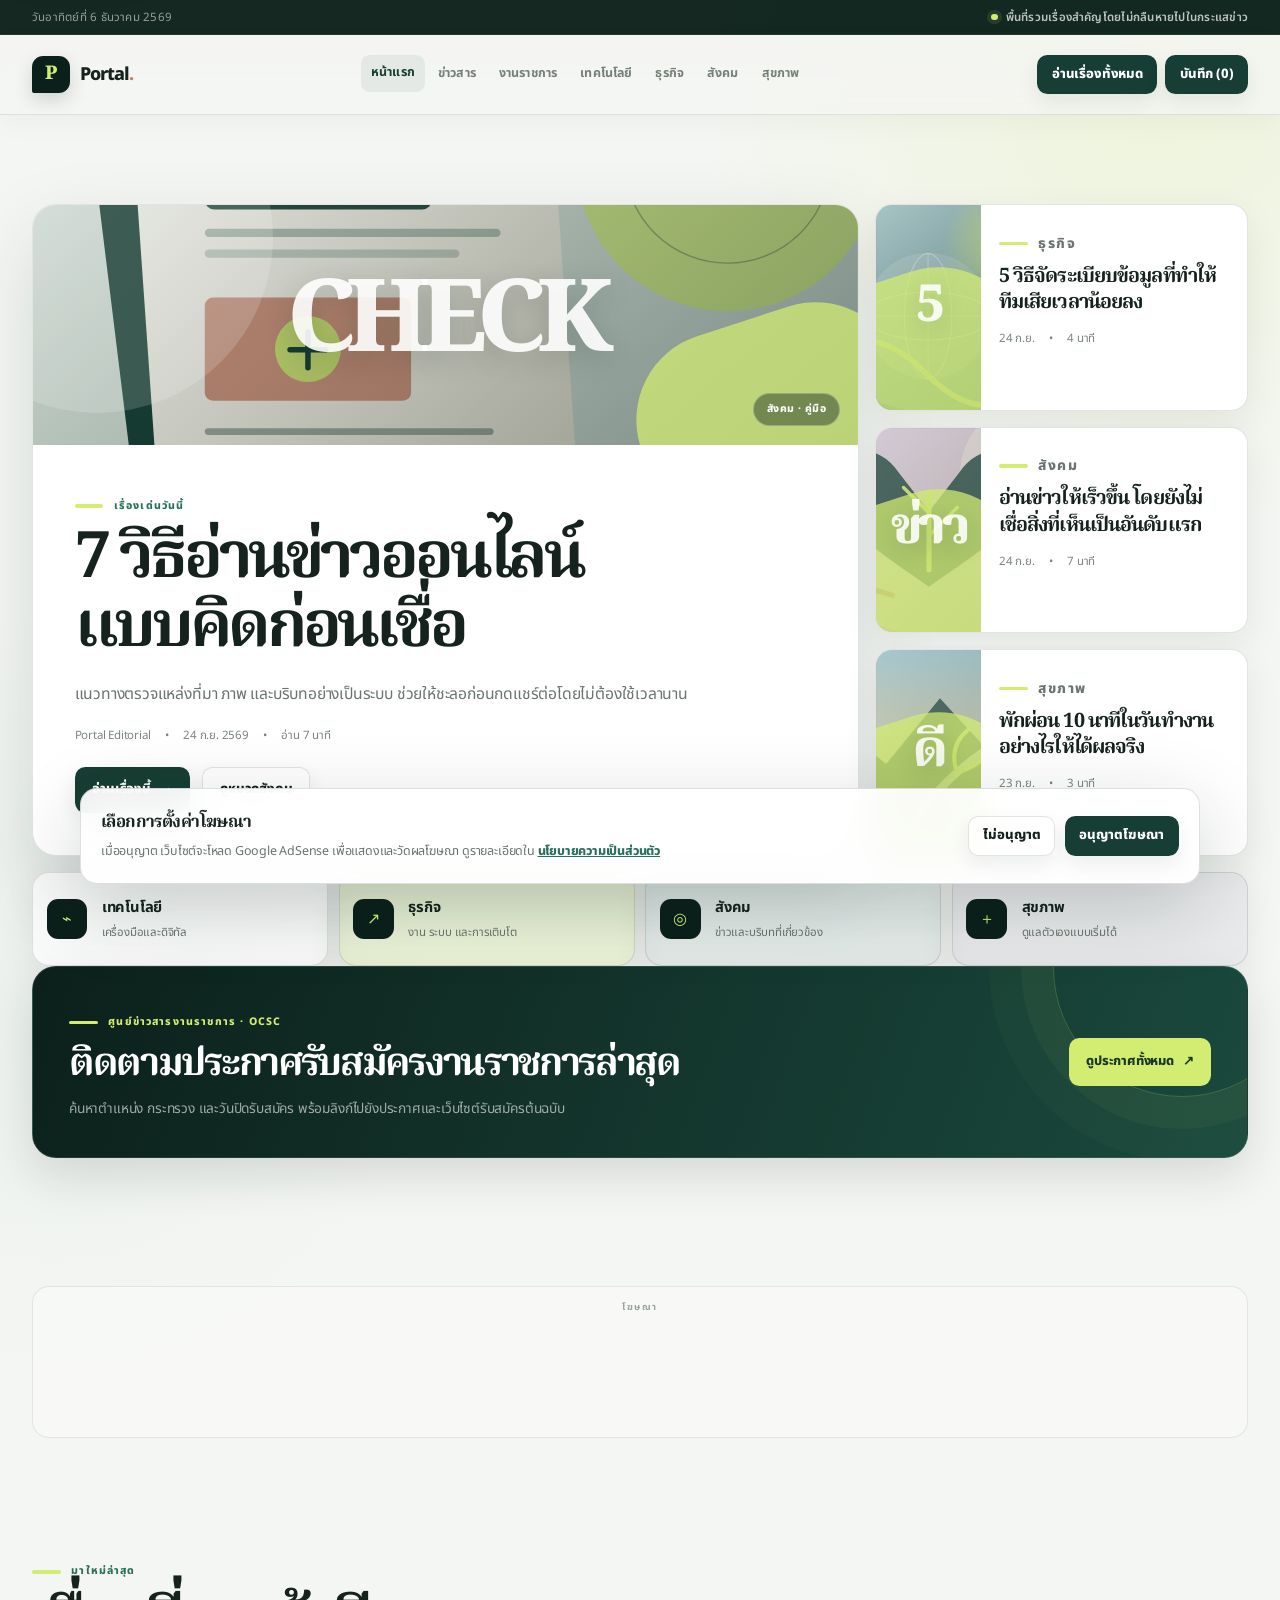
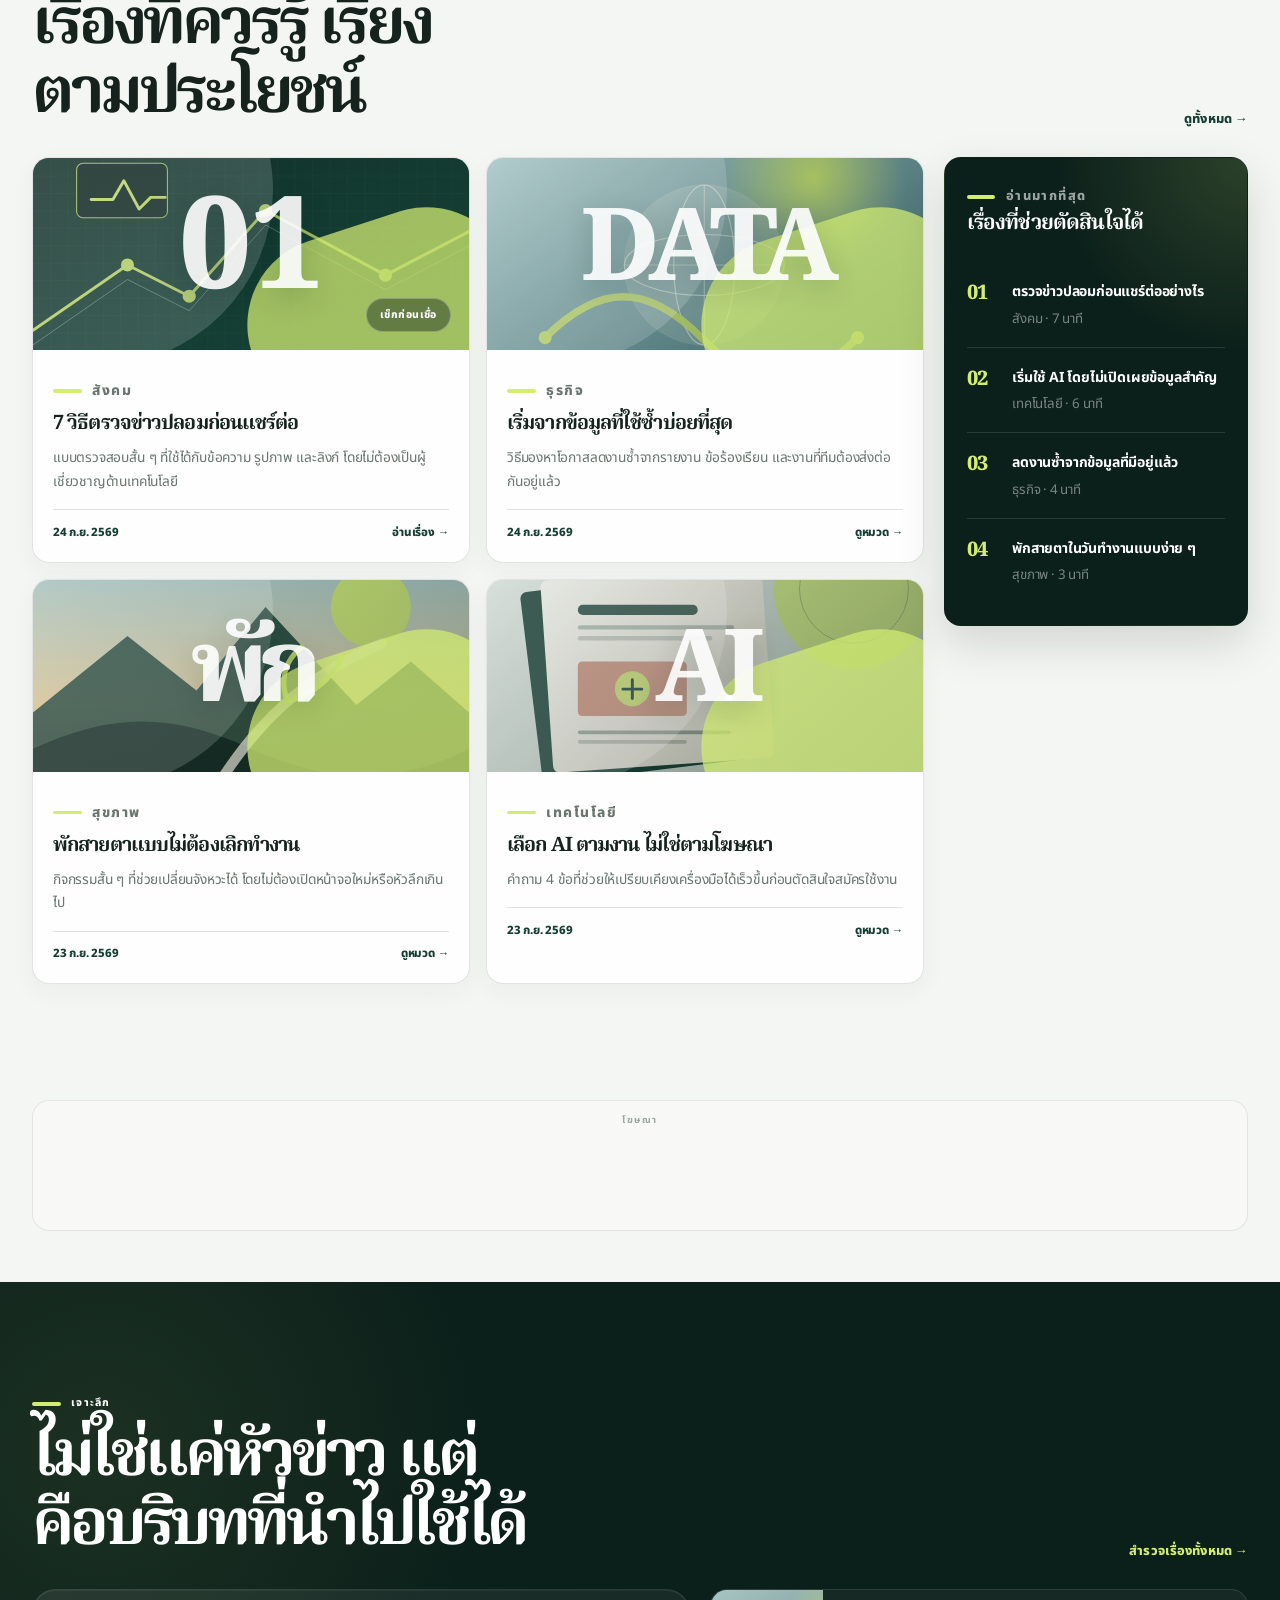
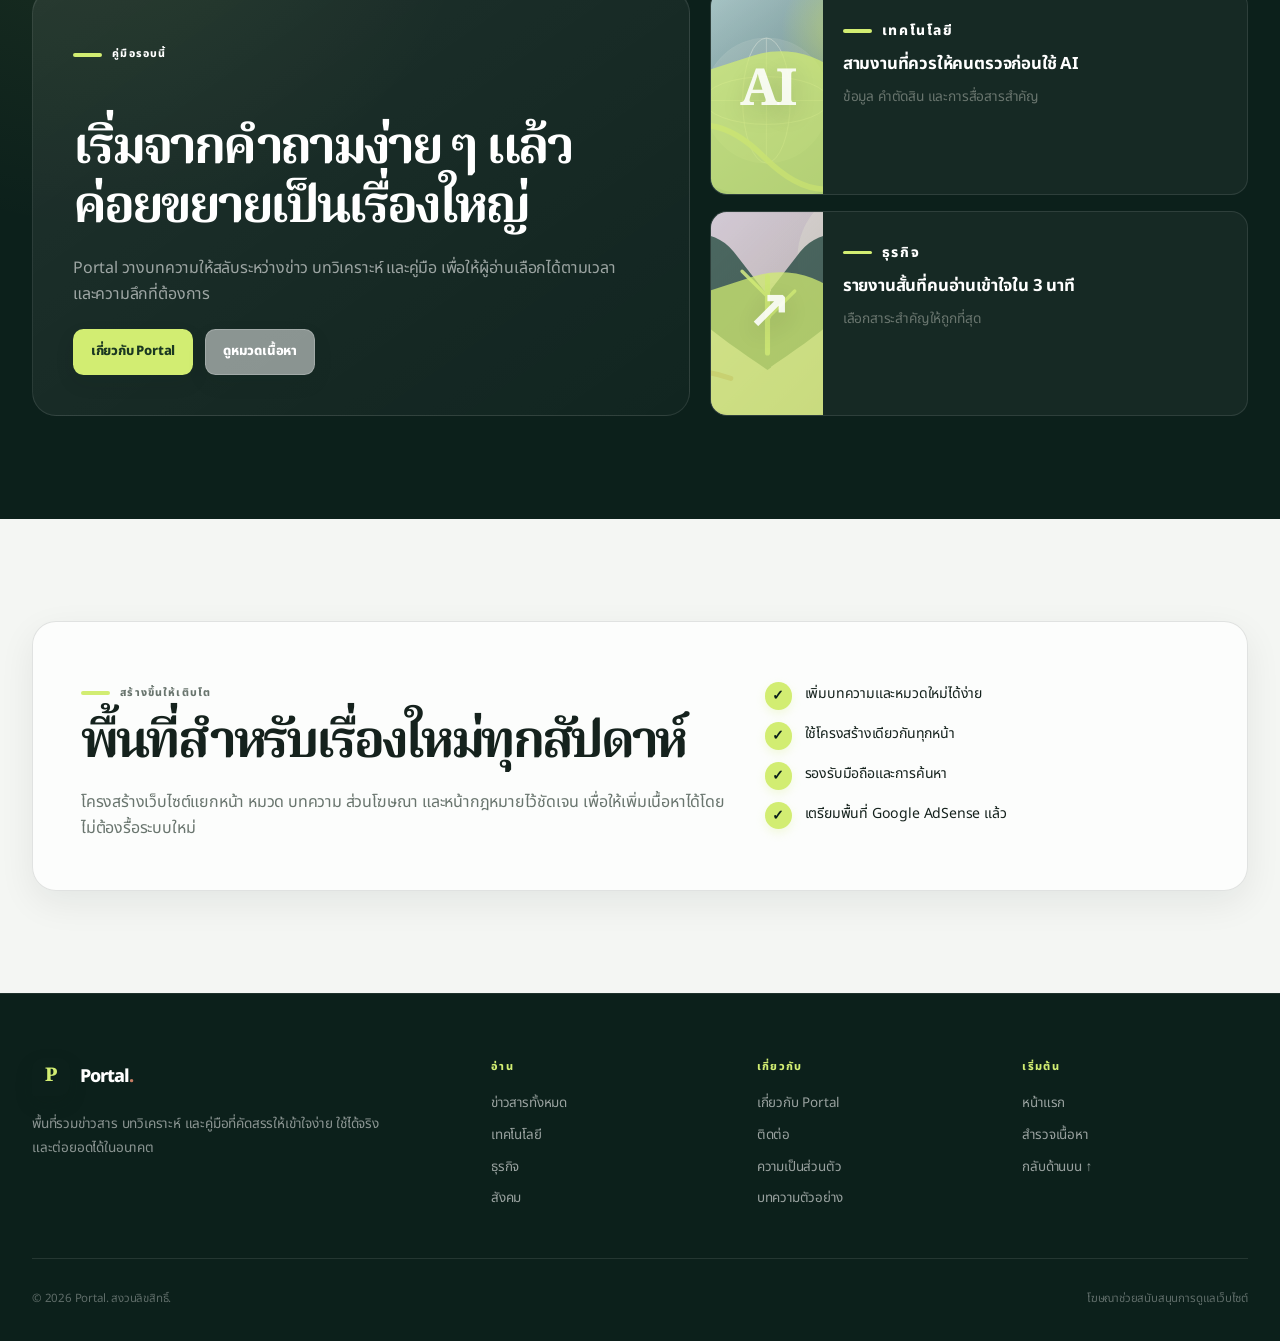
==== commit 9059a0bc: "df" ====
--- a/index.html
+++ b/index.html
@@ -39,6 +39,8 @@
     <link rel="manifest" href="site.webmanifest" />
     <link rel="stylesheet" href="assets/css/site.css" />
     <script src="assets/js/site.js" defer></script>
+    <meta property="og:site_name" content="Portal" />
+    <meta name="twitter:card" content="summary" />
   </head>
   <body>
     <a class="skip-link" href="#main-content">ข้ามไปยังเนื้อหา</a>
@@ -65,6 +67,7 @@
         </nav>
         <div class="header-actions">
           <a class="button button-small" href="news.html">อ่านเรื่องทั้งหมด</a>
+          <a class="button button-small" href="saved.html" data-saved-link data-saved-count>บันทึก (0)</a>
           <button class="menu-button" type="button" data-menu-button aria-expanded="false" aria-controls="mobile-navigation" aria-label="เปิดเมนู">
             <svg aria-hidden="true" viewBox="0 0 24 24" width="20" height="20" fill="none" stroke="currentColor" stroke-width="2"><path d="M4 7h16M4 12h16M4 17h16" /></svg>
           </button>
--- a/assets/css/site.css
+++ b/assets/css/site.css
@@ -2868,6 +2868,130 @@
   background: rgba(12, 32, 27, 0.62);
 }
 
+.toolbar-links {
+  display: flex;
+  align-items: center;
+  justify-content: flex-end;
+  flex-wrap: wrap;
+  gap: 0.9rem;
+}
+
+.live-news-toolbar {
+  display: grid;
+  grid-template-columns: minmax(15rem, 1fr) auto auto;
+  align-items: center;
+  gap: 0.75rem;
+  margin: 1.1rem 0 1.35rem;
+}
+
+.live-news-toolbar .search-field {
+  min-width: 0;
+}
+
+.load-more {
+  display: flex;
+  justify-content: center;
+  margin-top: 1.4rem;
+}
+
+.card-actions {
+  display: flex;
+  align-items: center;
+  justify-content: flex-end;
+  flex-wrap: wrap;
+  gap: 0.6rem;
+}
+
+.save-button {
+  border: 1px solid var(--line);
+  border-radius: 999px;
+  background: transparent;
+  color: var(--brand);
+  cursor: pointer;
+  padding: 0.3rem 0.6rem;
+  font: inherit;
+  font-size: 0.72rem;
+  font-weight: 800;
+  line-height: 1.2;
+  transition: background 180ms ease, color 180ms ease, border-color 180ms ease;
+}
+
+.save-button:hover,
+.save-button.is-saved {
+  border-color: var(--brand);
+  background: var(--brand);
+  color: white;
+}
+
+.save-button:focus-visible {
+  outline: 3px solid var(--accent);
+  outline-offset: 2px;
+}
+
+.portal-toast {
+  position: fixed;
+  z-index: 60;
+  right: 1.25rem;
+  bottom: 1.25rem;
+  max-width: min(22rem, calc(100vw - 2.5rem));
+  border-radius: 0.75rem;
+  background: var(--brand-deep);
+  box-shadow: var(--shadow-soft);
+  color: white;
+  opacity: 0;
+  padding: 0.8rem 1rem;
+  pointer-events: none;
+  transform: translateY(0.75rem);
+  transition: opacity 180ms ease, transform 180ms ease;
+}
+
+.portal-toast.is-visible {
+  opacity: 1;
+  transform: translateY(0);
+}
+
+.saved-summary {
+  align-items: center;
+  justify-content: space-between;
+  gap: 1.5rem;
+}
+
+.saved-summary h2 {
+  margin: 0.35rem 0;
+  font-family: var(--font-serif);
+  font-size: clamp(1.6rem, 4vw, 2.5rem);
+  letter-spacing: -0.06em;
+}
+
+.saved-summary p:not(.eyebrow) {
+  max-width: 42rem;
+  margin: 0;
+  color: var(--muted);
+}
+
+.saved-summary .button {
+  flex: 0 0 auto;
+}
+
+@media (max-width: 46rem) {
+  .toolbar-links {
+    justify-content: flex-start;
+  }
+
+  .live-news-toolbar {
+    grid-template-columns: 1fr;
+  }
+
+  .live-news-toolbar .filter-list {
+    justify-content: flex-start;
+  }
+
+  .saved-summary {
+    align-items: flex-start;
+    flex-direction: column;
+  }
+}
+
 @media (prefers-reduced-motion: reduce) {
   *,
   *::before,
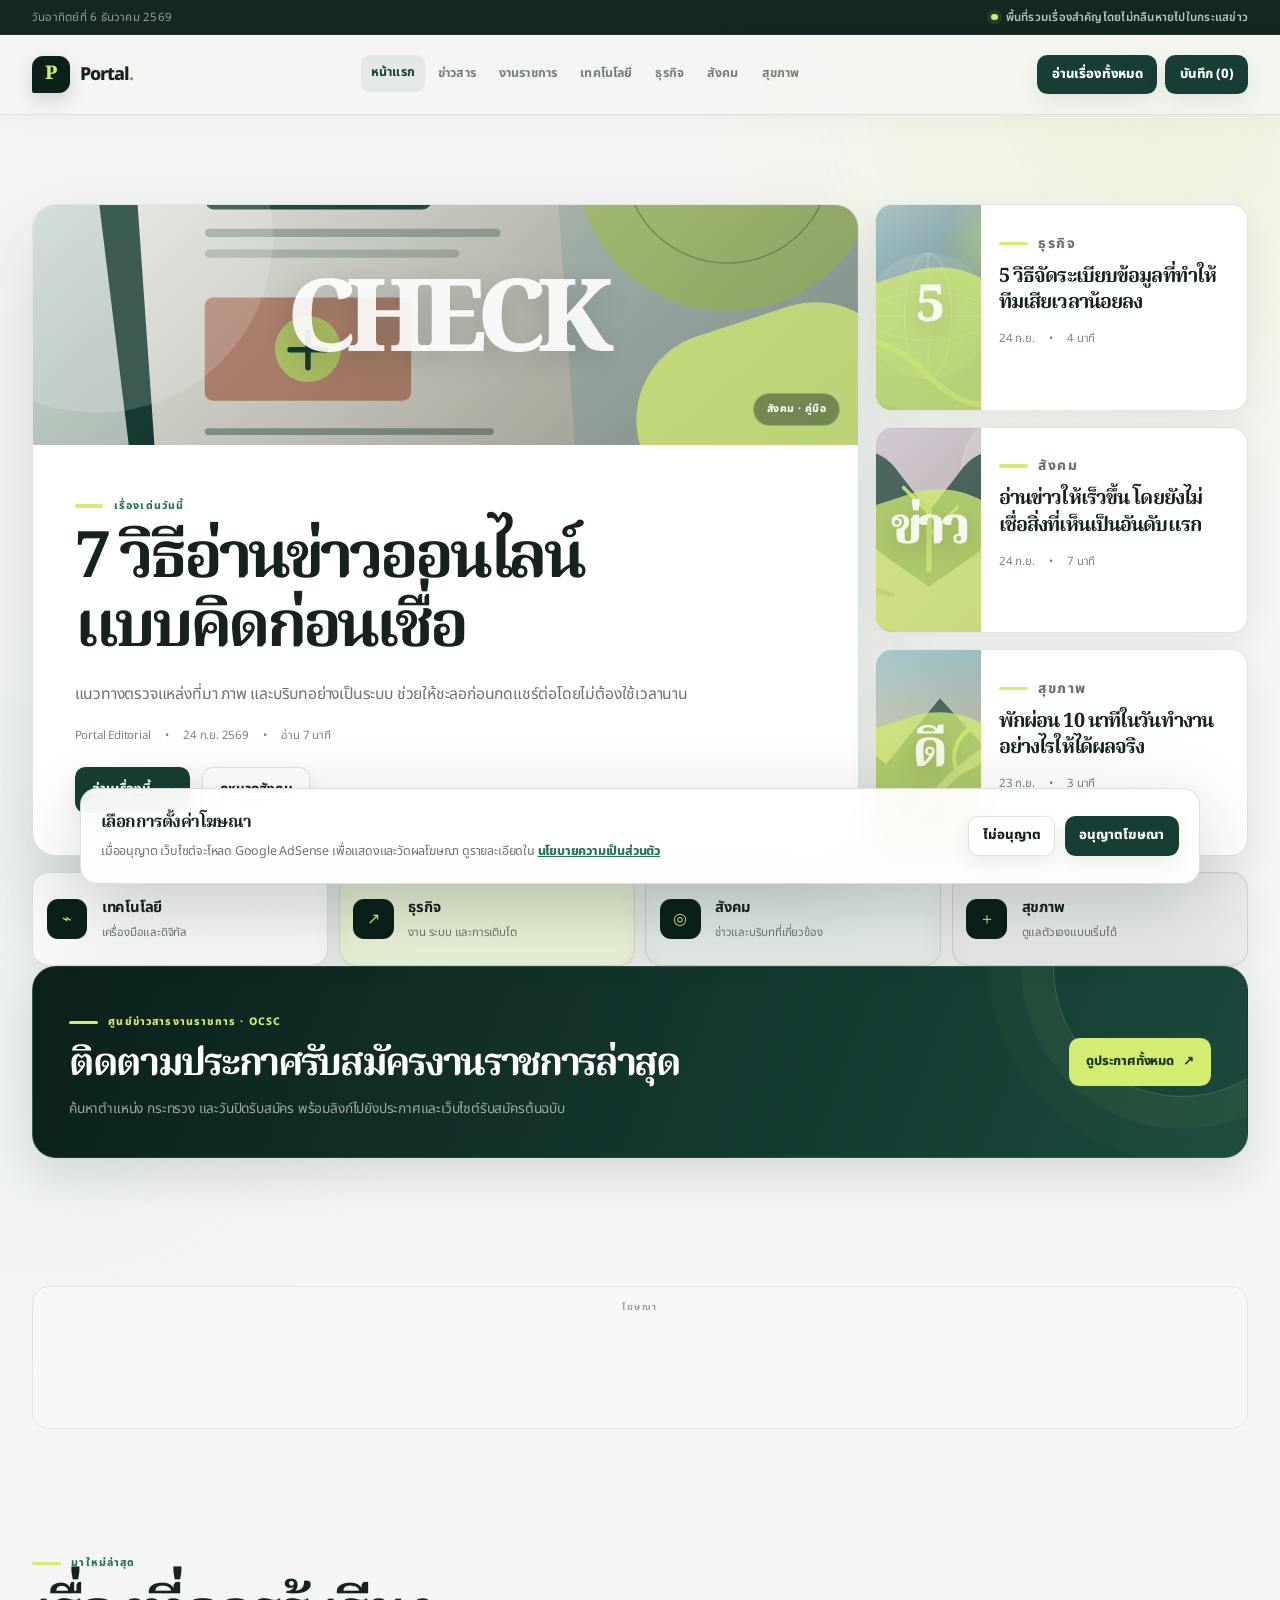
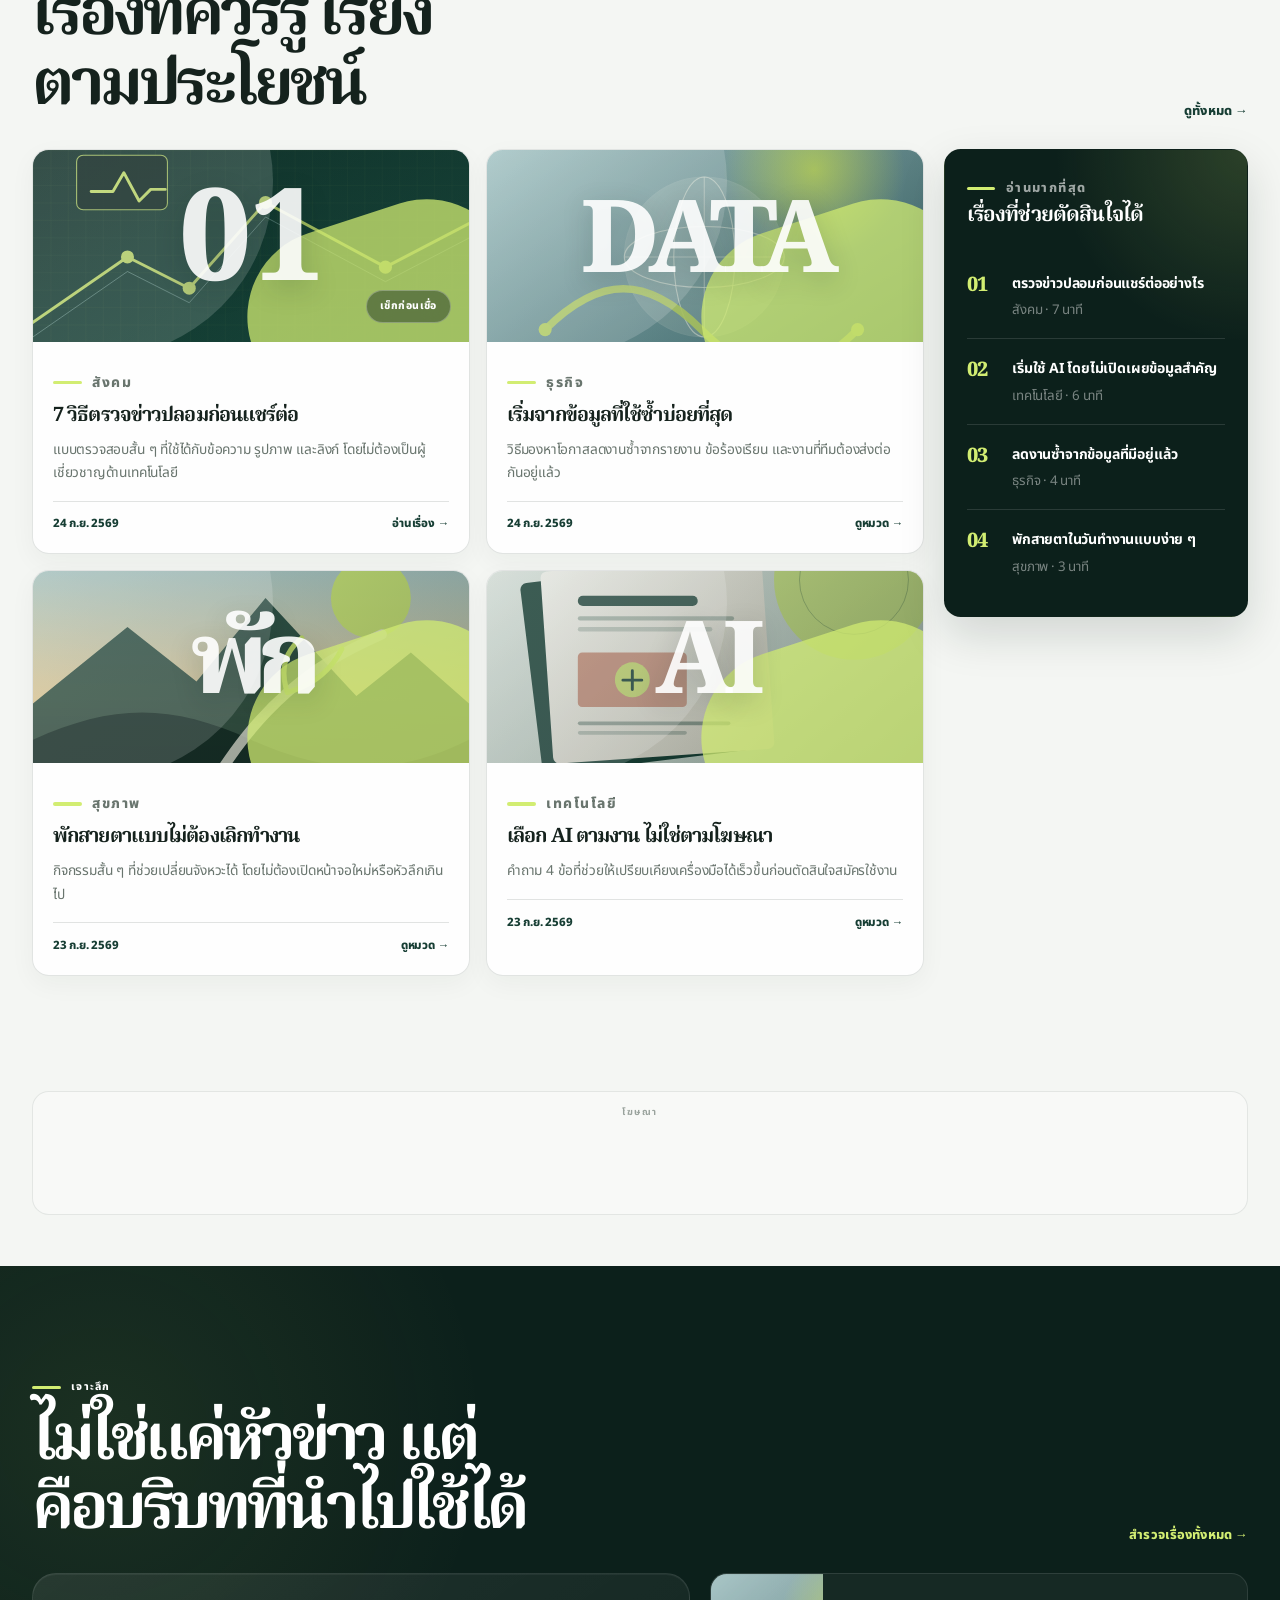
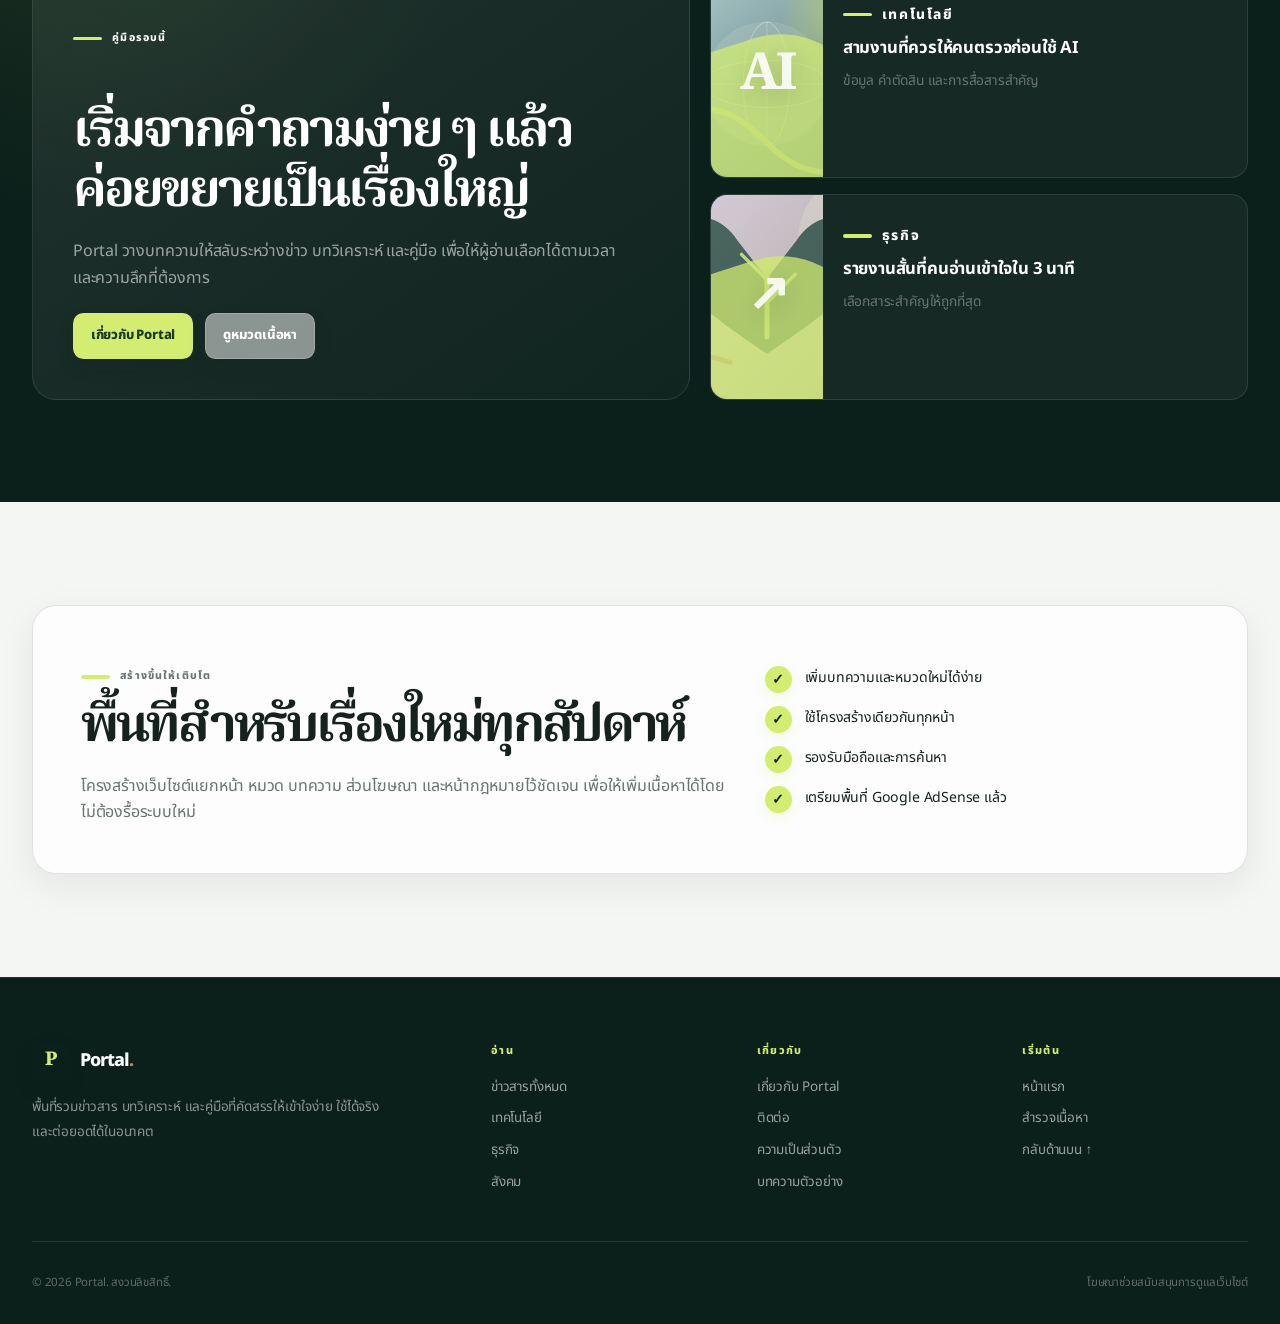
==== commit b265fd27: "dfs" ====
--- a/index.html
+++ b/index.html
@@ -223,7 +223,8 @@
 
       <aside class="container advertisement" aria-label="โฆษณา">
         <p class="ad-label">โฆษณา</p>
-        <div class="ad-standard"><ins class="adsbygoogle" style="display:inline-block;width:600px;height:70px" data-ad-client="ca-pub-3203802670121740" data-ad-slot="4348689913"></ins></div>
+        <div class="ad-desktop ad-standard"><ins class="adsbygoogle" style="display:inline-block;width:600px;height:70px" data-ad-client="ca-pub-3203802670121740" data-ad-slot="4348689913"></ins></div>
+        <div class="ad-mobile"><ins class="adsbygoogle" style="display:block" data-ad-format="fluid" data-ad-layout-key="-ef+6k-30-ac+ty" data-ad-client="ca-pub-3203802670121740" data-ad-slot="7740847159"></ins></div>
       </aside>
 
       <section class="section section-dark">
--- a/assets/css/site.css
+++ b/assets/css/site.css
@@ -2973,6 +2973,68 @@
   flex: 0 0 auto;
 }
 
+.ad-desktop {
+  display: block;
+}
+
+.ad-wide,
+.ad-standard {
+  display: flex;
+  align-items: center;
+  justify-content: center;
+  width: 100%;
+  margin-inline: auto;
+  overflow: hidden;
+}
+
+.ad-wide {
+  min-height: 5.6rem;
+}
+
+.ad-standard {
+  max-width: 48rem;
+  min-height: 4.4rem;
+}
+
+.ad-wide ins {
+  width: min(1200px, 100%) !important;
+  max-width: 100%;
+}
+
+.ad-standard ins {
+  width: min(600px, 100%) !important;
+  max-width: 100%;
+}
+
+.ad-mobile ins {
+  width: 100%;
+  max-width: 100%;
+}
+
+@media (max-width: 62rem) {
+  .ad-desktop {
+    display: none !important;
+  }
+
+  .ad-mobile {
+    display: block !important;
+    min-height: 5rem;
+    overflow: hidden;
+  }
+
+  .ad-wide,
+  .ad-standard {
+    min-height: 0;
+    overflow: visible;
+  }
+
+  .ad-wide ins,
+  .ad-standard ins {
+    width: 100% !important;
+    max-width: 100%;
+  }
+}
+
 @media (max-width: 46rem) {
   .toolbar-links {
     justify-content: flex-start;
@@ -2989,6 +3051,15 @@
   .saved-summary {
     align-items: flex-start;
     flex-direction: column;
+  }
+
+  .advertisement {
+    margin-block: 1.5rem;
+    padding: 0.75rem;
+  }
+
+  .inline-ad {
+    margin-block: 2rem;
   }
 }
 
